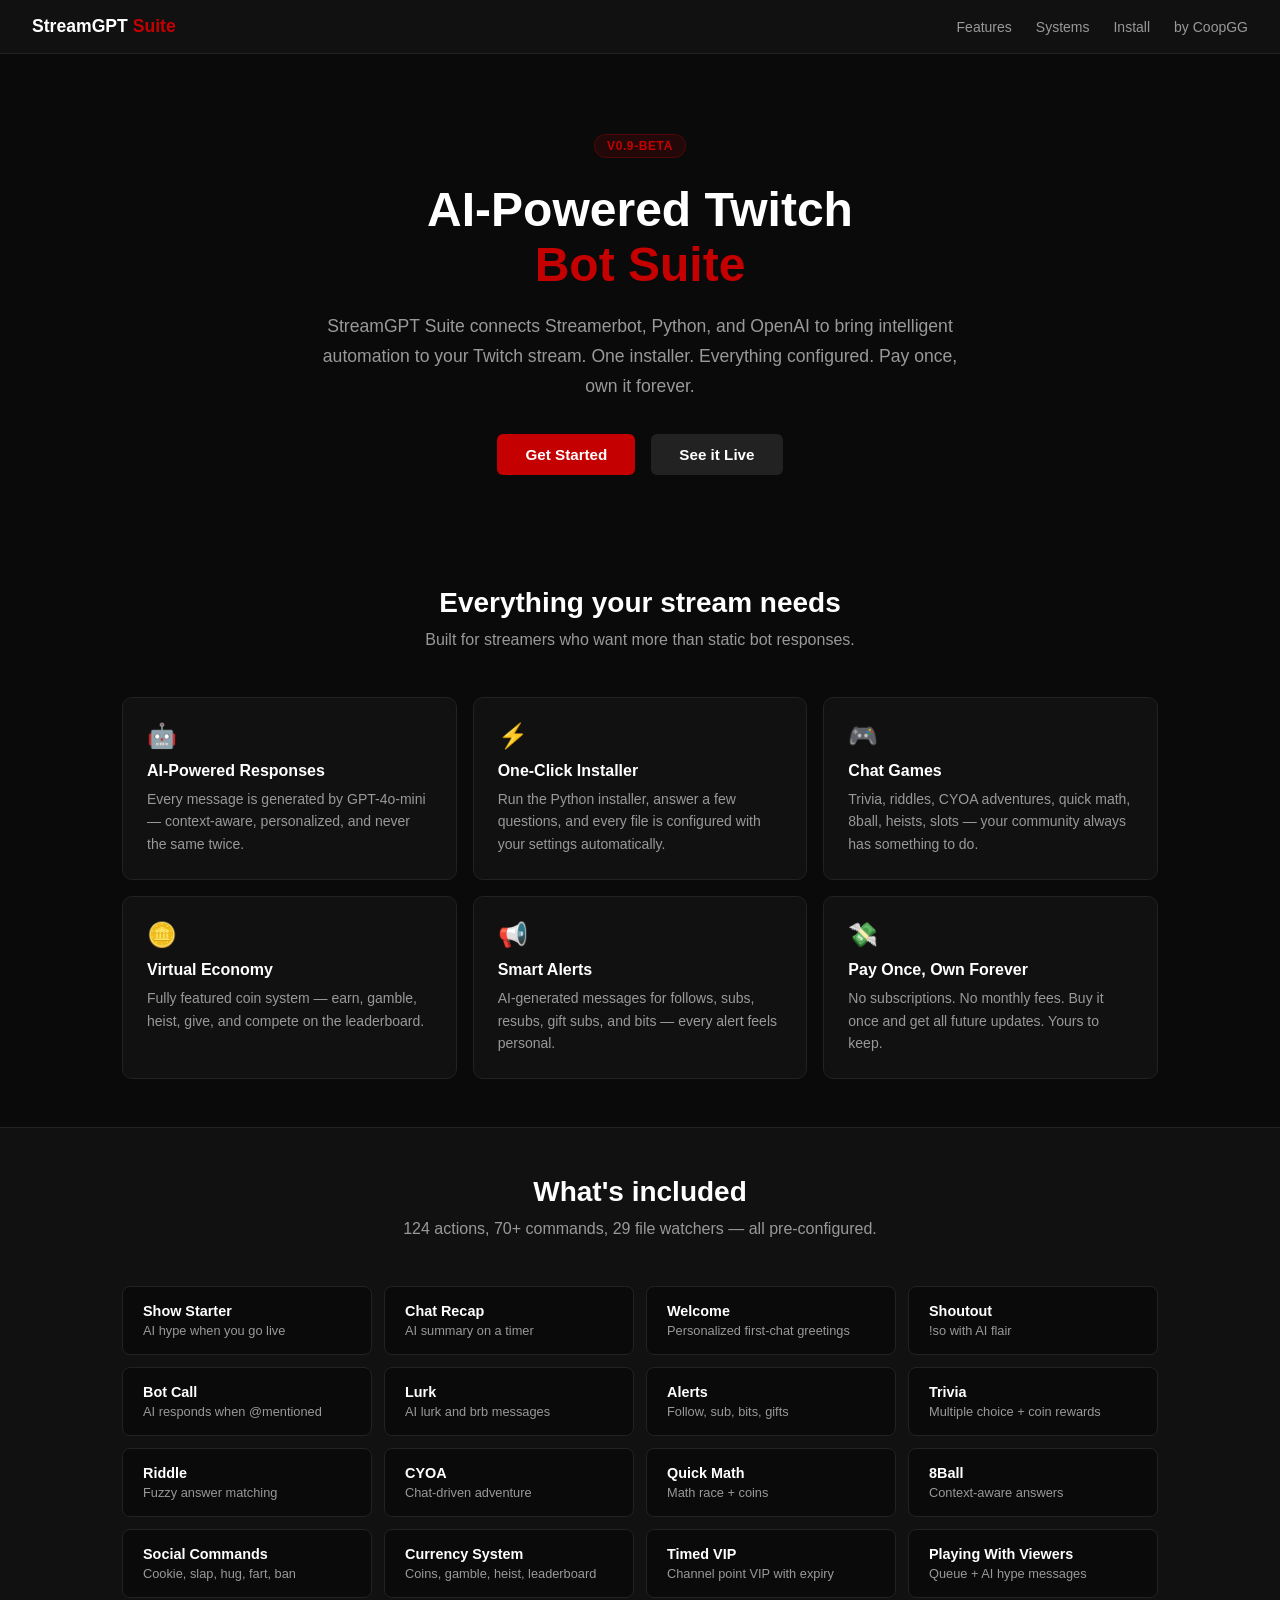
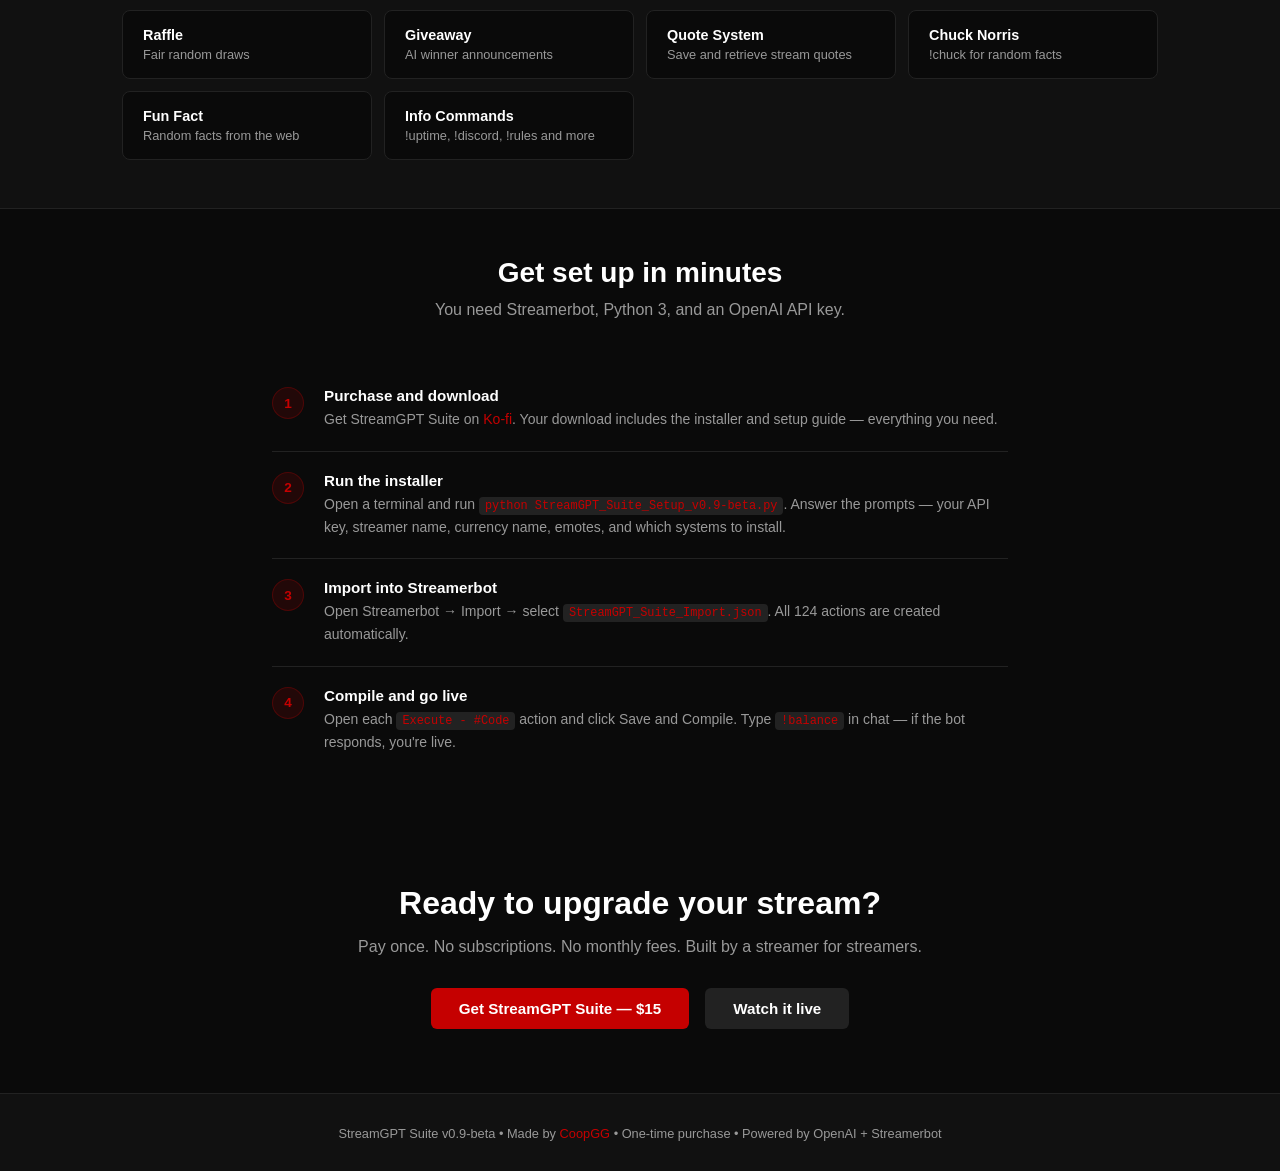
==== index.html @ 1c6478f0 "Update index.html" ====
<!DOCTYPE html>
<html lang="en">
<head>
<meta charset="UTF-8">
<meta name="viewport" content="width=device-width, initial-scale=1.0">
<title>StreamGPT Suite — AI-Powered Twitch Bot Suite</title>
<style>
  * { box-sizing: border-box; margin: 0; padding: 0; }
  body { font-family: -apple-system, BlinkMacSystemFont, 'Segoe UI', sans-serif; background: #0a0a0a; color: #ffffff; }
  a { color: #C50000; text-decoration: none; }
  a:hover { text-decoration: underline; }
  nav { background: #111111; border-bottom: 1px solid #222222; padding: 1rem 2rem; display: flex; align-items: center; justify-content: space-between; }
  .nav-logo { font-size: 1.1rem; font-weight: 700; color: #ffffff; }
  .nav-logo span { color: #C50000; }
  .nav-links { display: flex; gap: 1.5rem; font-size: 0.875rem; }
  .nav-links a { color: #999999; }
  .nav-links a:hover { color: #ffffff; text-decoration: none; }
  .hero { text-align: center; padding: 5rem 2rem 4rem; max-width: 700px; margin: 0 auto; }
  .hero-badge { display: inline-block; background: #C5000022; border: 1px solid #C5000044; color: #C50000; font-size: 0.75rem; font-weight: 700; padding: 4px 12px; border-radius: 20px; letter-spacing: 0.05em; text-transform: uppercase; margin-bottom: 1.5rem; }
  .hero h1 { font-size: 3rem; font-weight: 700; line-height: 1.15; margin-bottom: 1.25rem; }
  .hero h1 span { color: #C50000; }
  .hero p { font-size: 1.1rem; color: #999999; line-height: 1.7; margin-bottom: 2rem; }
  .hero-btns { display: flex; gap: 1rem; justify-content: center; flex-wrap: wrap; }
  .btn { display: inline-block; padding: 0.75rem 1.75rem; border-radius: 6px; font-weight: 600; font-size: 0.95rem; transition: opacity 0.15s; }
  .btn:hover { opacity: 0.85; text-decoration: none; }
  .btn-primary { background: #C50000; color: #fff; }
  .btn-secondary { background: #222222; color: #ffffff; }
  section { max-width: 1100px; margin: 0 auto; padding: 3rem 2rem; }
  .section-title { text-align: center; font-size: 1.75rem; font-weight: 700; margin-bottom: 0.75rem; }
  .section-sub { text-align: center; color: #999999; margin-bottom: 3rem; }
  .features-grid { display: grid; grid-template-columns: repeat(auto-fit, minmax(300px, 1fr)); gap: 1rem; }
  .card { background: #111111; border: 1px solid #222222; border-radius: 10px; padding: 1.5rem; }
  .card:hover { border-color: #C5000044; }
  .card-icon { font-size: 1.5rem; margin-bottom: 0.75rem; }
  .card h3 { font-size: 1rem; font-weight: 600; margin-bottom: 0.5rem; }
  .card p { font-size: 0.875rem; color: #999999; line-height: 1.6; }
  .dark-band { background: #111111; border-top: 1px solid #222222; border-bottom: 1px solid #222222; }
  .systems-grid { display: grid; grid-template-columns: repeat(auto-fit, minmax(200px, 1fr)); gap: 0.75rem; }
  .pill { background: #0a0a0a; border: 1px solid #222222; border-radius: 8px; padding: 1rem 1.25rem; }
  .pill h4 { font-size: 0.9rem; font-weight: 600; margin-bottom: 0.25rem; }
  .pill p { font-size: 0.8rem; color: #999999; }
  .steps { display: flex; flex-direction: column; }
  .step { display: flex; gap: 1.25rem; padding: 1.25rem 0; border-bottom: 1px solid #222222; }
  .step:last-child { border-bottom: none; }
  .step-num { width: 32px; height: 32px; min-width: 32px; background: #C5000022; border: 1px solid #C5000044; border-radius: 50%; display: flex; align-items: center; justify-content: center; font-size: 0.85rem; font-weight: 700; color: #C50000; }
  .step h4 { font-size: 0.95rem; font-weight: 600; margin-bottom: 0.25rem; }
  .step p { font-size: 0.875rem; color: #999999; line-height: 1.6; }
  code { background: #222222; padding: 2px 6px; border-radius: 4px; font-family: monospace; font-size: 0.85em; color: #C50000; }
  .cta { text-align: center; padding: 4rem 2rem; }
  .cta h2 { font-size: 2rem; font-weight: 700; margin-bottom: 1rem; }
  .cta p { color: #999999; margin-bottom: 2rem; }
  footer { background: #111111; border-top: 1px solid #222222; padding: 2rem; text-align: center; font-size: 0.8rem; color: #999999; }
</style>
</head>
<body>

<nav>
  <div class="nav-logo">StreamGPT <span>Suite</span></div>
  <div class="nav-links">
    <a href="#features">Features</a>
    <a href="#systems">Systems</a>
    <a href="#install">Install</a>
    <a href="https://twitch.tv/cCoopGG" target="_blank">by CoopGG</a>
  </div>
</nav>

<div class="hero">
  <div class="hero-badge">v0.9-beta</div>
  <h1>AI-Powered Twitch<br><span>Bot Suite</span></h1>
  <p>StreamGPT Suite connects Streamerbot, Python, and OpenAI to bring intelligent automation to your Twitch stream. One installer. Everything configured. Pay once, own it forever.</p>
  <div class="hero-btns">
    <a href="#install" class="btn btn-primary">Get Started</a>
    <a href="https://twitch.tv/cCoopGG" target="_blank" class="btn btn-secondary">See it Live</a>
  </div>
</div>

<section id="features">
  <div class="section-title">Everything your stream needs</div>
  <div class="section-sub">Built for streamers who want more than static bot responses.</div>
  <div class="features-grid">
    <div class="card"><div class="card-icon">🤖</div><h3>AI-Powered Responses</h3><p>Every message is generated by GPT-4o-mini — context-aware, personalized, and never the same twice.</p></div>
    <div class="card"><div class="card-icon">⚡</div><h3>One-Click Installer</h3><p>Run the Python installer, answer a few questions, and every file is configured with your settings automatically.</p></div>
    <div class="card"><div class="card-icon">🎮</div><h3>Chat Games</h3><p>Trivia, riddles, CYOA adventures, quick math, 8ball, heists, slots — your community always has something to do.</p></div>
    <div class="card"><div class="card-icon">🪙</div><h3>Virtual Economy</h3><p>Fully featured coin system — earn, gamble, heist, give, and compete on the leaderboard.</p></div>
    <div class="card"><div class="card-icon">📢</div><h3>Smart Alerts</h3><p>AI-generated messages for follows, subs, resubs, gift subs, and bits — every alert feels personal.</p></div>
    <div class="card"><div class="card-icon">💸</div><h3>Pay Once, Own Forever</h3><p>No subscriptions. No monthly fees. Buy it once and get all future updates. Yours to keep.</p></div>
  </div>
</section>

<div class="dark-band" id="systems">
  <section>
    <div class="section-title">What's included</div>
    <div class="section-sub">124 actions, 70+ commands, 29 file watchers — all pre-configured.</div>
    <div class="systems-grid">
      <div class="pill"><h4>Show Starter</h4><p>AI hype when you go live</p></div>
      <div class="pill"><h4>Chat Recap</h4><p>AI summary on a timer</p></div>
      <div class="pill"><h4>Welcome</h4><p>Personalized first-chat greetings</p></div>
      <div class="pill"><h4>Shoutout</h4><p>!so with AI flair</p></div>
      <div class="pill"><h4>Bot Call</h4><p>AI responds when @mentioned</p></div>
      <div class="pill"><h4>Lurk</h4><p>AI lurk and brb messages</p></div>
      <div class="pill"><h4>Alerts</h4><p>Follow, sub, bits, gifts</p></div>
      <div class="pill"><h4>Trivia</h4><p>Multiple choice + coin rewards</p></div>
      <div class="pill"><h4>Riddle</h4><p>Fuzzy answer matching</p></div>
      <div class="pill"><h4>CYOA</h4><p>Chat-driven adventure</p></div>
      <div class="pill"><h4>Quick Math</h4><p>Math race + coins</p></div>
      <div class="pill"><h4>8Ball</h4><p>Context-aware answers</p></div>
      <div class="pill"><h4>Social Commands</h4><p>Cookie, slap, hug, fart, ban</p></div>
      <div class="pill"><h4>Currency System</h4><p>Coins, gamble, heist, leaderboard</p></div>
      <div class="pill"><h4>Timed VIP</h4><p>Channel point VIP with expiry</p></div>
      <div class="pill"><h4>Playing With Viewers</h4><p>Queue + AI hype messages</p></div>
      <div class="pill"><h4>Raffle</h4><p>Fair random draws</p></div>
      <div class="pill"><h4>Giveaway</h4><p>AI winner announcements</p></div>
      <div class="pill"><h4>Quote System</h4><p>Save and retrieve stream quotes</p></div>
      <div class="pill"><h4>Chuck Norris</h4><p>!chuck for random facts</p></div>
      <div class="pill"><h4>Fun Fact</h4><p>Random facts from the web</p></div>
      <div class="pill"><h4>Info Commands</h4><p>!uptime, !discord, !rules and more</p></div>
    </div>
  </section>
</div>

<section id="install" style="max-width:800px;">
  <div class="section-title">Get set up in minutes</div>
  <div class="section-sub">You need Streamerbot, Python 3, and an OpenAI API key.</div>
  <div class="steps">
    <div class="step"><div class="step-num">1</div><div><h4>Purchase and download</h4><p>Get StreamGPT Suite on <a href="https://ko-fi.com/s/411278a4de" target="_blank">Ko-fi</a>. Your download includes the installer and setup guide — everything you need.</p></div></div>
    <div class="step"><div class="step-num">2</div><div><h4>Run the installer</h4><p>Open a terminal and run <code>python StreamGPT_Suite_Setup_v0.9-beta.py</code>. Answer the prompts — your API key, streamer name, currency name, emotes, and which systems to install.</p></div></div>
    <div class="step"><div class="step-num">3</div><div><h4>Import into Streamerbot</h4><p>Open Streamerbot → Import → select <code>StreamGPT_Suite_Import.json</code>. All 124 actions are created automatically.</p></div></div>
    <div class="step"><div class="step-num">4</div><div><h4>Compile and go live</h4><p>Open each <code>Execute - #Code</code> action and click Save and Compile. Type <code>!balance</code> in chat — if the bot responds, you're live.</p></div></div>
  </div>
</section>

<div class="cta">
  <h2>Ready to upgrade your stream?</h2>
  <p>Pay once. No subscriptions. No monthly fees. Built by a streamer for streamers.</p>
  <div class="hero-btns">
    <a href="https://ko-fi.com/s/411278a4de" target="_blank" class="btn btn-primary">Get StreamGPT Suite — $15</a>
    <a href="https://twitch.tv/cCoopGG" target="_blank" class="btn btn-secondary">Watch it live</a>
  </div>
</div>

<footer>
  <p>StreamGPT Suite v0.9-beta &bull; Made by <a href="https://twitch.tv/cCoopGG" target="_blank">CoopGG</a> &bull; One-time purchase &bull; Powered by OpenAI + Streamerbot</p>
</footer>
</body>
</html>
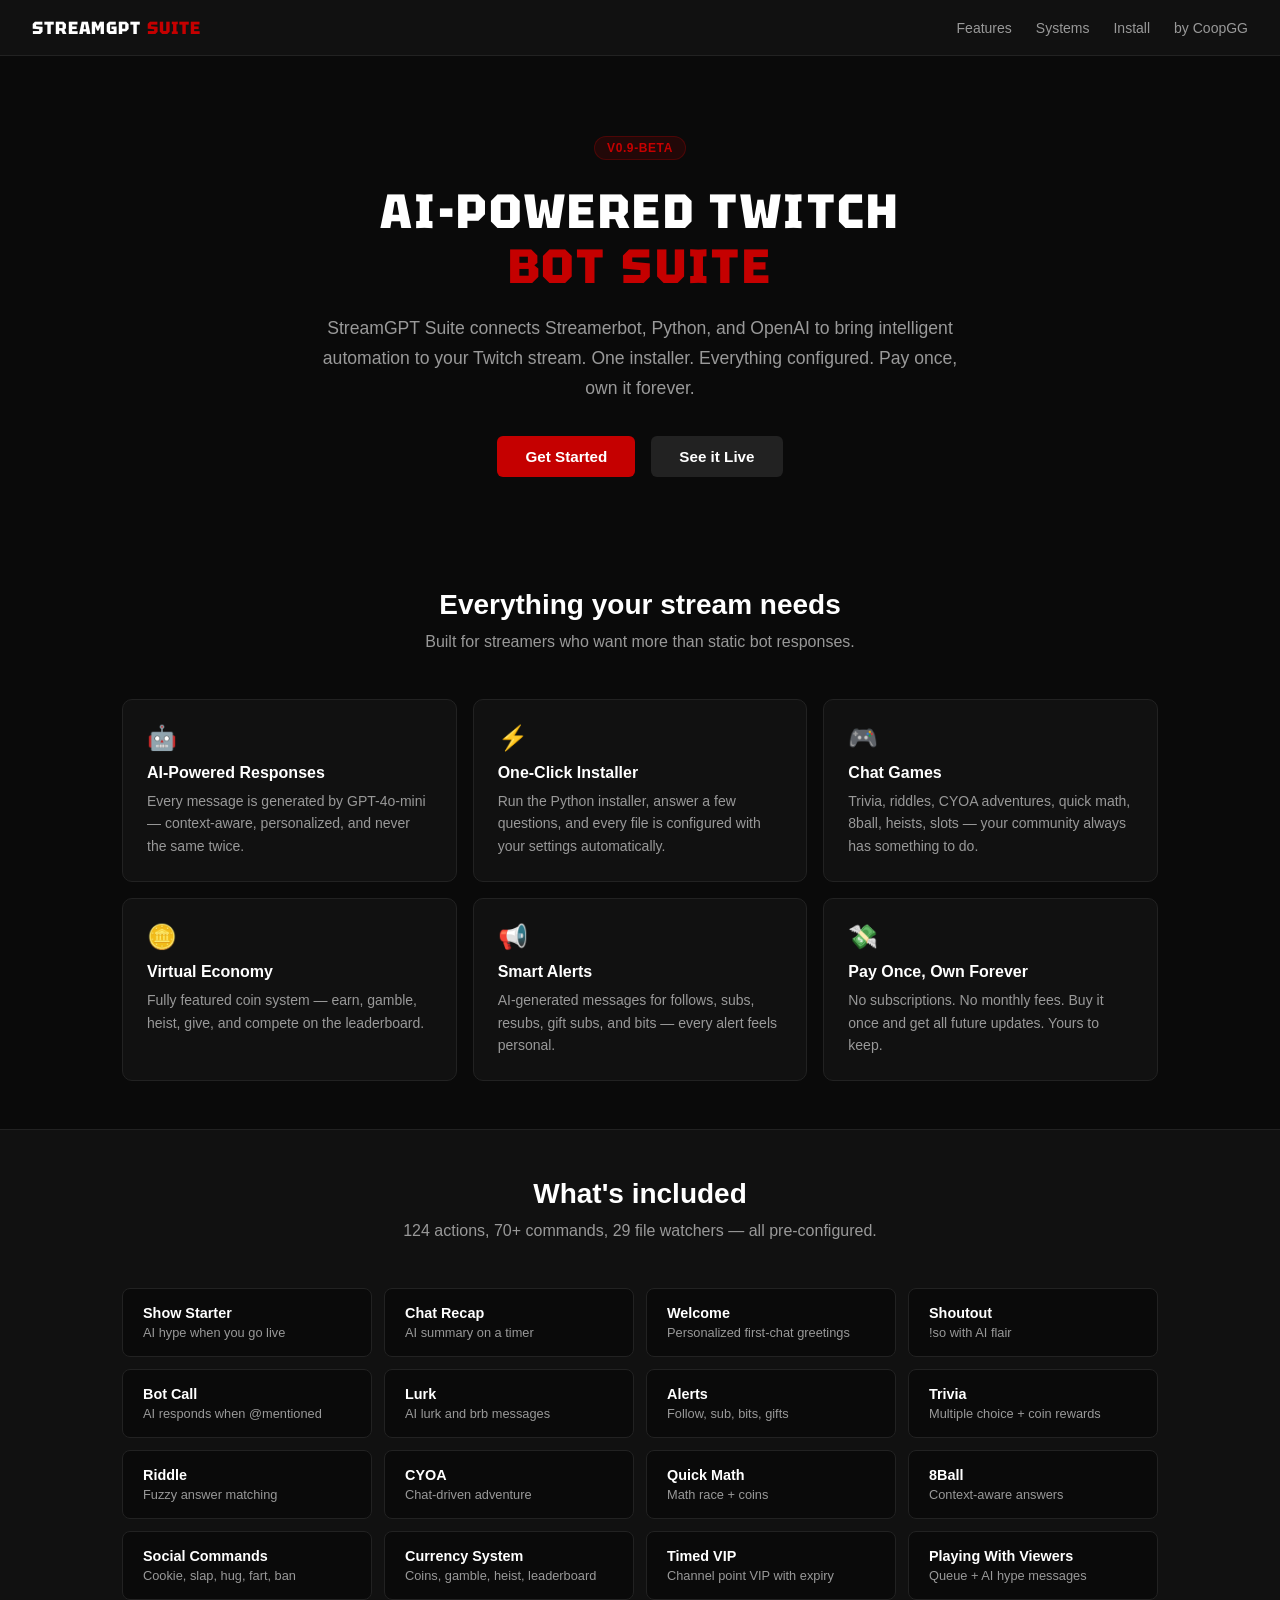
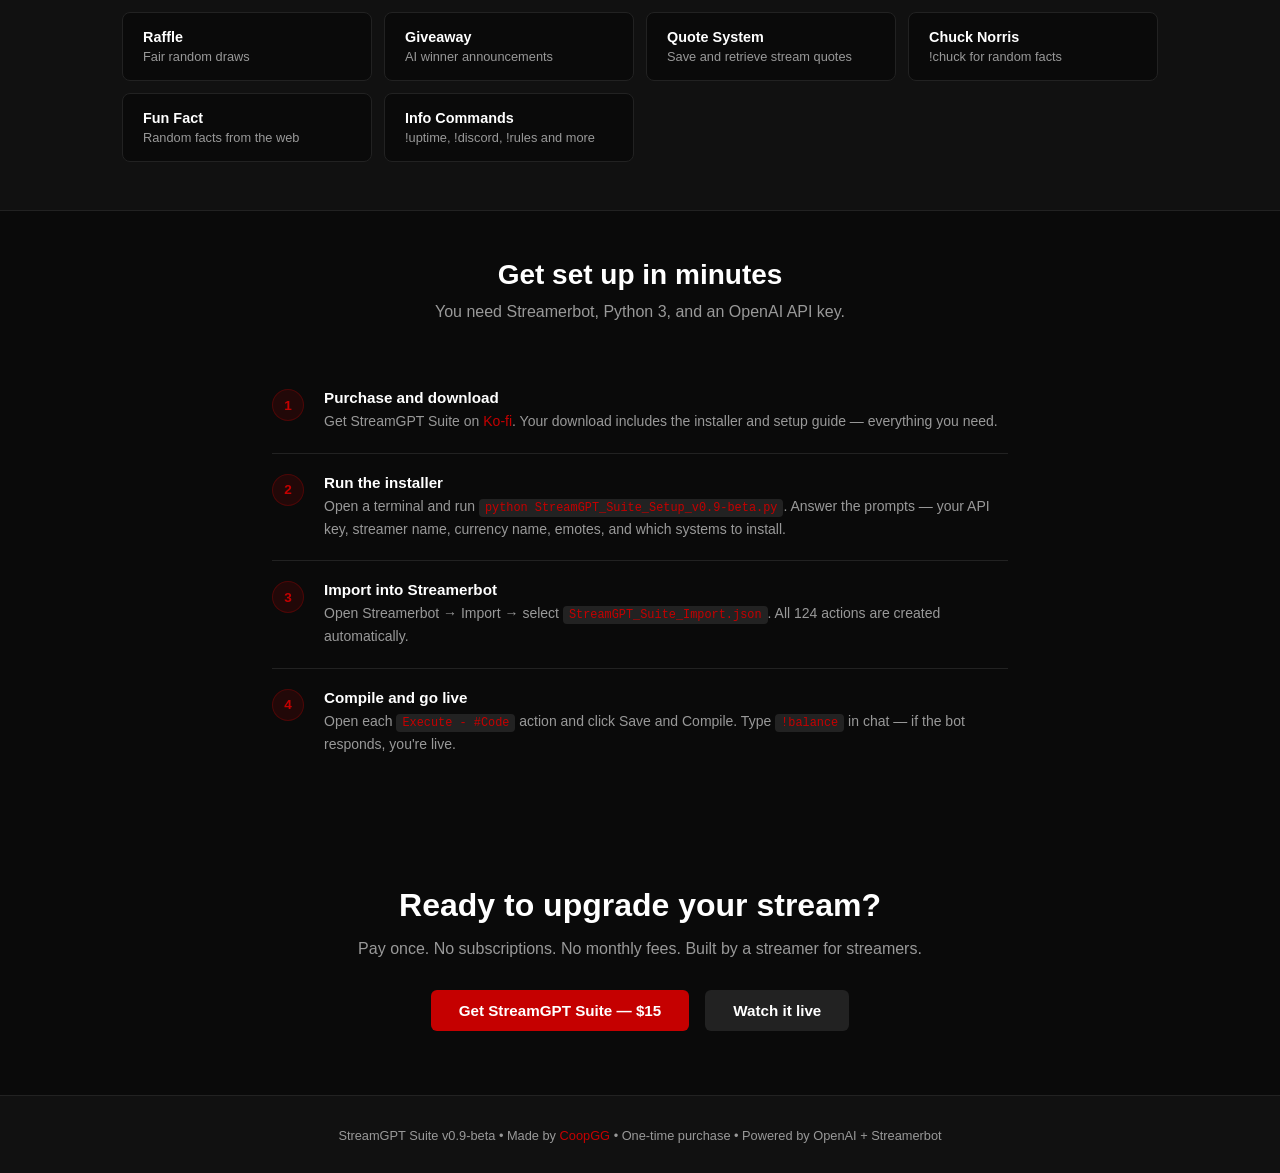
==== commit 4d462601: "Update index.html" ====
--- a/index.html
+++ b/index.html
@@ -5,19 +5,20 @@
 <meta name="viewport" content="width=device-width, initial-scale=1.0">
 <title>StreamGPT Suite — AI-Powered Twitch Bot Suite</title>
 <style>
+  @import url('https://fonts.googleapis.com/css2?family=Tektur:wght@700;800;900&display=swap');
   * { box-sizing: border-box; margin: 0; padding: 0; }
   body { font-family: -apple-system, BlinkMacSystemFont, 'Segoe UI', sans-serif; background: #0a0a0a; color: #ffffff; }
   a { color: #C50000; text-decoration: none; }
   a:hover { text-decoration: underline; }
   nav { background: #111111; border-bottom: 1px solid #222222; padding: 1rem 2rem; display: flex; align-items: center; justify-content: space-between; }
-  .nav-logo { font-size: 1.1rem; font-weight: 700; color: #ffffff; }
+  .nav-logo { font-size: 1.1rem; font-weight: 800; font-family: 'Tektur', sans-serif; text-transform: uppercase; letter-spacing: 0.05em; color: #ffffff; }
   .nav-logo span { color: #C50000; }
   .nav-links { display: flex; gap: 1.5rem; font-size: 0.875rem; }
   .nav-links a { color: #999999; }
   .nav-links a:hover { color: #ffffff; text-decoration: none; }
   .hero { text-align: center; padding: 5rem 2rem 4rem; max-width: 700px; margin: 0 auto; }
   .hero-badge { display: inline-block; background: #C5000022; border: 1px solid #C5000044; color: #C50000; font-size: 0.75rem; font-weight: 700; padding: 4px 12px; border-radius: 20px; letter-spacing: 0.05em; text-transform: uppercase; margin-bottom: 1.5rem; }
-  .hero h1 { font-size: 3rem; font-weight: 700; line-height: 1.15; margin-bottom: 1.25rem; }
+  .hero h1 { font-size: 3rem; font-weight: 800; font-family: 'Tektur', sans-serif; text-transform: uppercase; letter-spacing: 0.05em; line-height: 1.15; margin-bottom: 1.25rem; }
   .hero h1 span { color: #C50000; }
   .hero p { font-size: 1.1rem; color: #999999; line-height: 1.7; margin-bottom: 2rem; }
   .hero-btns { display: flex; gap: 1rem; justify-content: center; flex-wrap: wrap; }
@@ -55,7 +56,7 @@
 <body>
 
 <nav>
-  <div class="nav-logo">StreamGPT <span>Suite</span></div>
+  <div class="nav-logo">STREAMGPT <span>SUITE</span></div>
   <div class="nav-links">
     <a href="#features">Features</a>
     <a href="#systems">Systems</a>
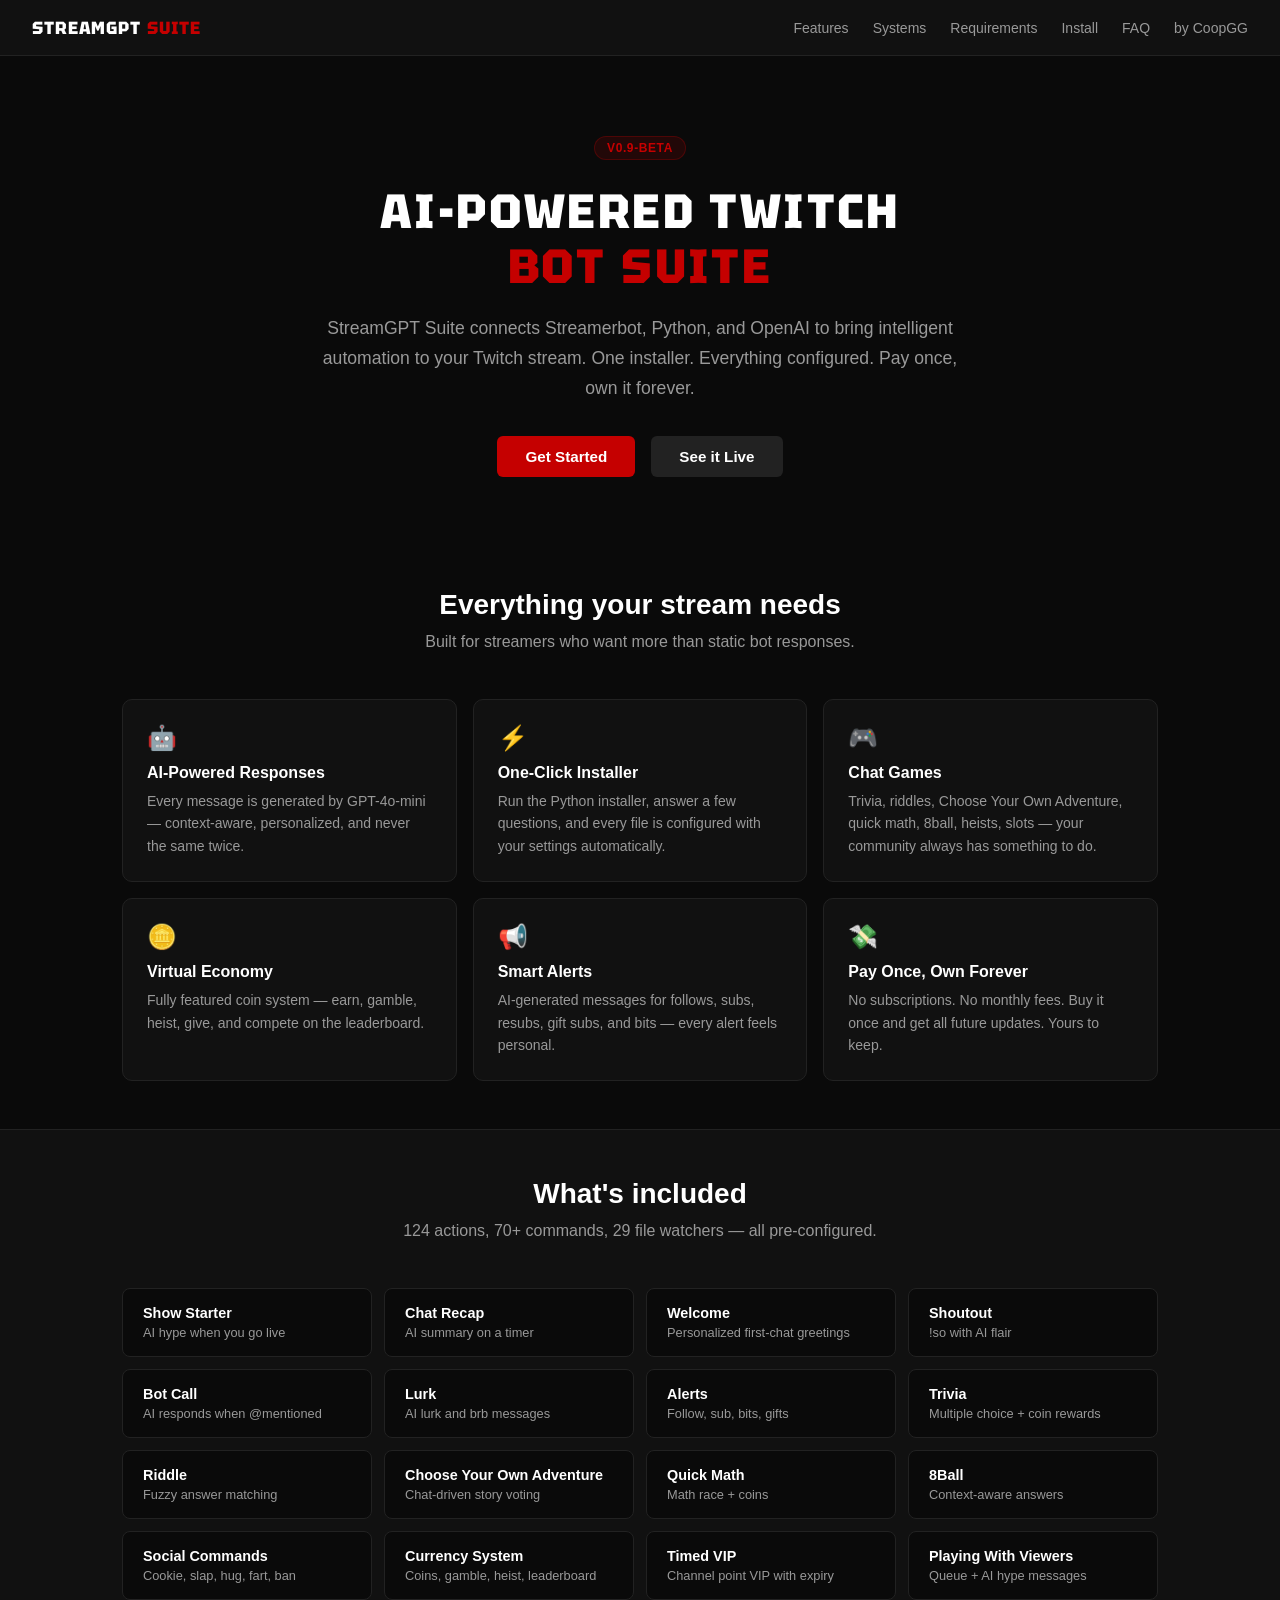
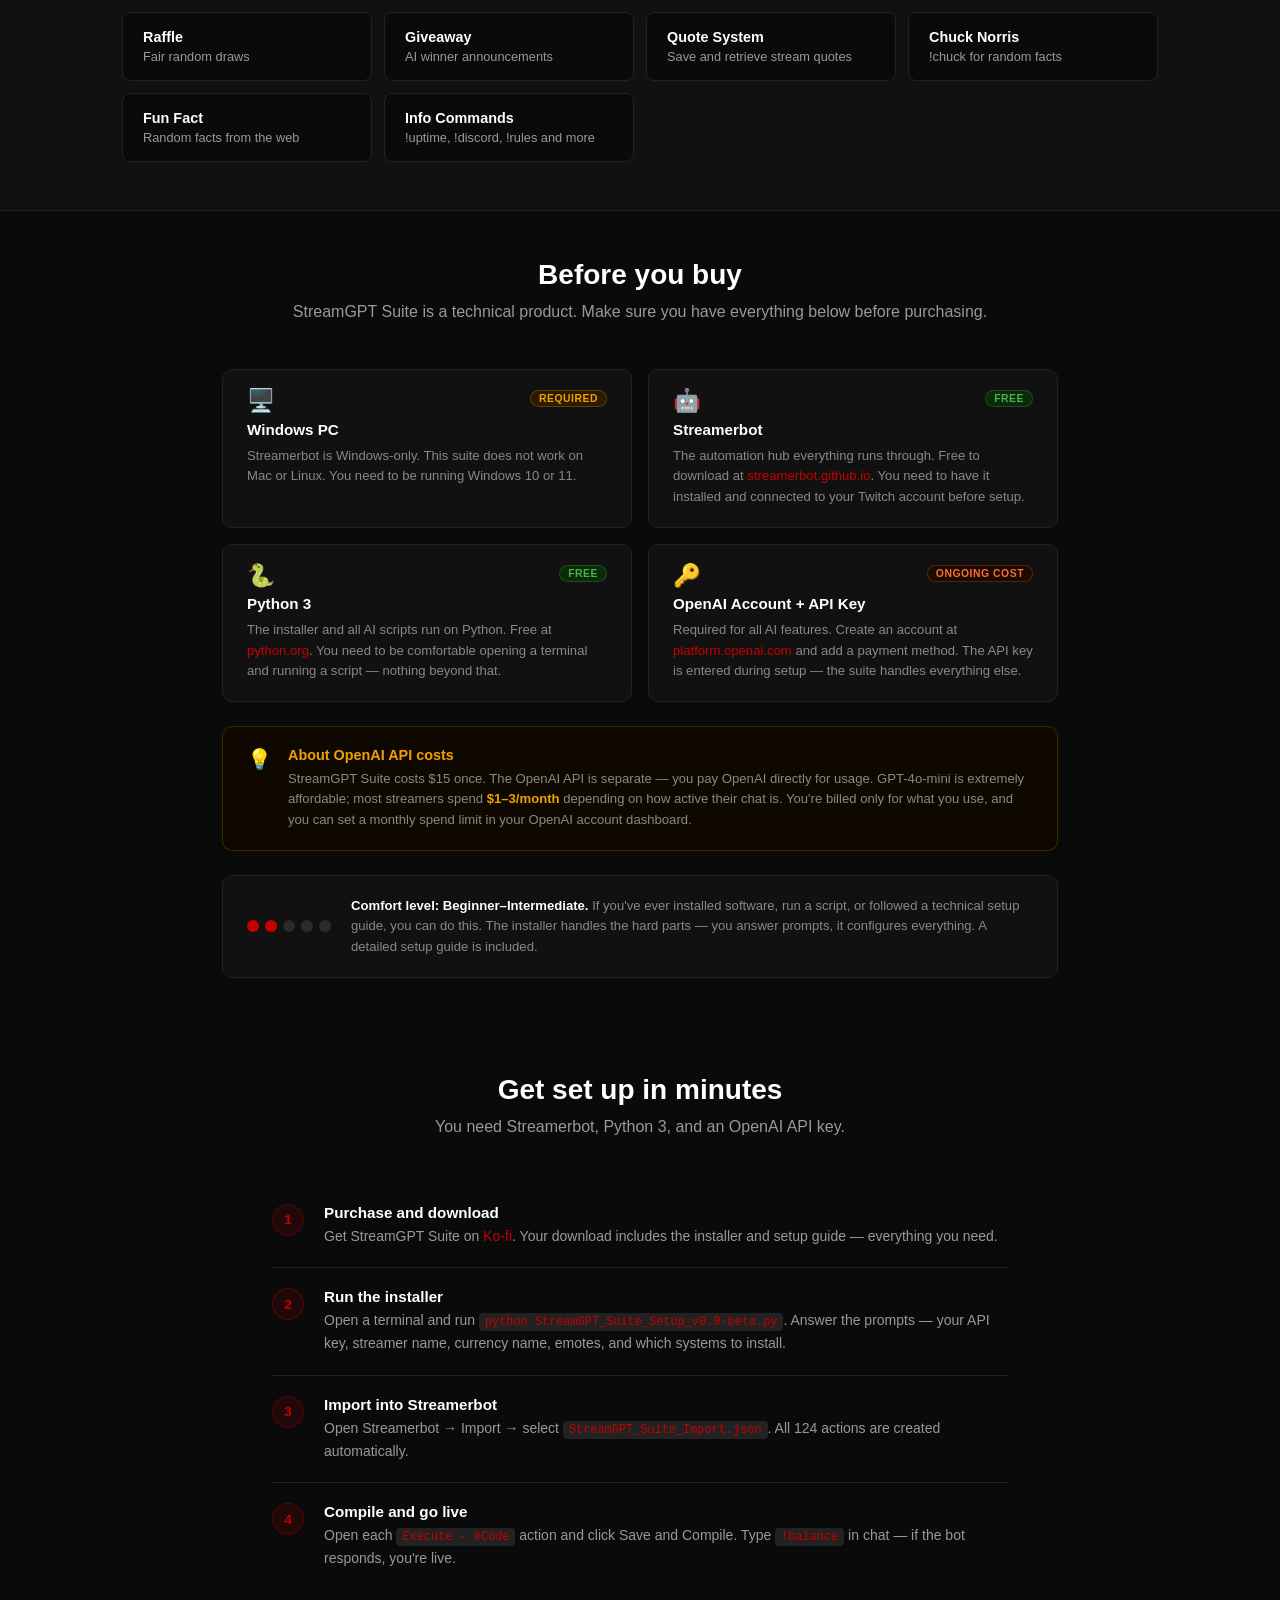
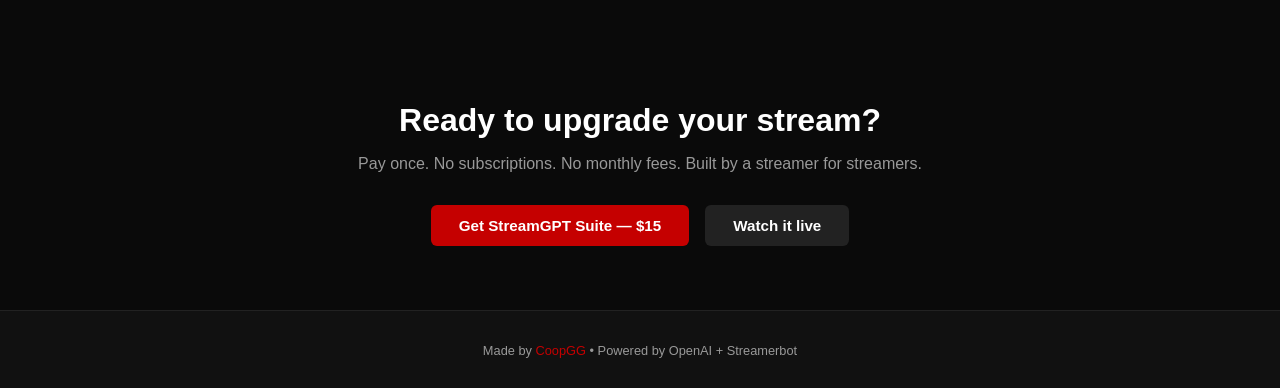
==== commit ad578e6d: "Update index.html" ====
--- a/index.html
+++ b/index.html
@@ -47,6 +47,28 @@
   .step h4 { font-size: 0.95rem; font-weight: 600; margin-bottom: 0.25rem; }
   .step p { font-size: 0.875rem; color: #999999; line-height: 1.6; }
   code { background: #222222; padding: 2px 6px; border-radius: 4px; font-family: monospace; font-size: 0.85em; color: #C50000; }
+  .req-grid { display: grid; grid-template-columns: repeat(auto-fit, minmax(280px, 1fr)); gap: 1rem; margin-bottom: 1.5rem; }
+  .req-item { background: #111111; border: 1px solid #222222; border-radius: 10px; padding: 1.25rem 1.5rem; display: flex; flex-direction: column; gap: 0.5rem; }
+  .req-item-top { display: flex; align-items: flex-start; justify-content: space-between; gap: 0.75rem; }
+  .req-icon { font-size: 1.4rem; line-height: 1; }
+  .req-badge { font-size: 0.65rem; font-weight: 700; padding: 2px 8px; border-radius: 20px; text-transform: uppercase; letter-spacing: 0.05em; white-space: nowrap; flex-shrink: 0; }
+  .badge-free { background: #0a2a0a; color: #4caf50; border: 1px solid #4caf5044; }
+  .badge-required { background: #2a1a00; color: #f0a000; border: 1px solid #f0a00044; }
+  .badge-ongoing { background: #1a0a00; color: #ff6b35; border: 1px solid #ff6b3544; }
+  .req-item h4 { font-size: 0.95rem; font-weight: 600; color: #ffffff; margin: 0; }
+  .req-item p { font-size: 0.82rem; color: #888888; line-height: 1.55; }
+  .req-item a { color: #C50000; }
+  .cost-callout { background: #0f0800; border: 1px solid #f0a00033; border-radius: 10px; padding: 1.25rem 1.5rem; display: flex; gap: 1rem; align-items: flex-start; margin-bottom: 1.5rem; }
+  .cost-callout-icon { font-size: 1.25rem; line-height: 1; flex-shrink: 0; padding-top: 2px; }
+  .cost-callout h4 { font-size: 0.9rem; font-weight: 600; color: #f0a000; margin-bottom: 0.35rem; }
+  .cost-callout p { font-size: 0.82rem; color: #888888; line-height: 1.55; }
+  .skill-bar { background: #111111; border: 1px solid #222222; border-radius: 10px; padding: 1.25rem 1.5rem; display: flex; gap: 1.25rem; align-items: center; }
+  .skill-dots { display: flex; gap: 6px; flex-shrink: 0; }
+  .skill-dot { width: 12px; height: 12px; border-radius: 50%; }
+  .skill-dot.filled { background: #C50000; }
+  .skill-dot.empty { background: #2a2a2a; }
+  .skill-bar p { font-size: 0.82rem; color: #888888; line-height: 1.55; }
+  .skill-bar strong { color: #ffffff; }
   .cta { text-align: center; padding: 4rem 2rem; }
   .cta h2 { font-size: 2rem; font-weight: 700; margin-bottom: 1rem; }
   .cta p { color: #999999; margin-bottom: 2rem; }
@@ -60,7 +82,9 @@
   <div class="nav-links">
     <a href="#features">Features</a>
     <a href="#systems">Systems</a>
+    <a href="#requirements">Requirements</a>
     <a href="#install">Install</a>
+    <a href="faq.html">FAQ</a>
     <a href="https://twitch.tv/cCoopGG" target="_blank">by CoopGG</a>
   </div>
 </nav>
@@ -81,7 +105,7 @@
   <div class="features-grid">
     <div class="card"><div class="card-icon">🤖</div><h3>AI-Powered Responses</h3><p>Every message is generated by GPT-4o-mini — context-aware, personalized, and never the same twice.</p></div>
     <div class="card"><div class="card-icon">⚡</div><h3>One-Click Installer</h3><p>Run the Python installer, answer a few questions, and every file is configured with your settings automatically.</p></div>
-    <div class="card"><div class="card-icon">🎮</div><h3>Chat Games</h3><p>Trivia, riddles, CYOA adventures, quick math, 8ball, heists, slots — your community always has something to do.</p></div>
+    <div class="card"><div class="card-icon">🎮</div><h3>Chat Games</h3><p>Trivia, riddles, Choose Your Own Adventure, quick math, 8ball, heists, slots — your community always has something to do.</p></div>
     <div class="card"><div class="card-icon">🪙</div><h3>Virtual Economy</h3><p>Fully featured coin system — earn, gamble, heist, give, and compete on the leaderboard.</p></div>
     <div class="card"><div class="card-icon">📢</div><h3>Smart Alerts</h3><p>AI-generated messages for follows, subs, resubs, gift subs, and bits — every alert feels personal.</p></div>
     <div class="card"><div class="card-icon">💸</div><h3>Pay Once, Own Forever</h3><p>No subscriptions. No monthly fees. Buy it once and get all future updates. Yours to keep.</p></div>
@@ -102,7 +126,7 @@
       <div class="pill"><h4>Alerts</h4><p>Follow, sub, bits, gifts</p></div>
       <div class="pill"><h4>Trivia</h4><p>Multiple choice + coin rewards</p></div>
       <div class="pill"><h4>Riddle</h4><p>Fuzzy answer matching</p></div>
-      <div class="pill"><h4>CYOA</h4><p>Chat-driven adventure</p></div>
+      <div class="pill"><h4>Choose Your Own Adventure</h4><p>Chat-driven story voting</p></div>
       <div class="pill"><h4>Quick Math</h4><p>Math race + coins</p></div>
       <div class="pill"><h4>8Ball</h4><p>Context-aware answers</p></div>
       <div class="pill"><h4>Social Commands</h4><p>Cookie, slap, hug, fart, ban</p></div>
@@ -119,6 +143,71 @@
   </section>
 </div>
 
+
+<section id="requirements" style="max-width:900px;">
+  <div class="section-title">Before you buy</div>
+  <div class="section-sub">StreamGPT Suite is a technical product. Make sure you have everything below before purchasing.</div>
+
+  <div class="req-grid">
+    <div class="req-item">
+      <div class="req-item-top">
+        <div>
+          <div class="req-icon">🖥️</div>
+        </div>
+        <span class="req-badge badge-required">Required</span>
+      </div>
+      <h4>Windows PC</h4>
+      <p>Streamerbot is Windows-only. This suite does not work on Mac or Linux. You need to be running Windows 10 or 11.</p>
+    </div>
+
+    <div class="req-item">
+      <div class="req-item-top">
+        <div><div class="req-icon">🤖</div></div>
+        <span class="req-badge badge-free">Free</span>
+      </div>
+      <h4>Streamerbot</h4>
+      <p>The automation hub everything runs through. Free to download at <a href="https://streamerbot.github.io/client/" target="_blank">streamerbot.github.io</a>. You need to have it installed and connected to your Twitch account before setup.</p>
+    </div>
+
+    <div class="req-item">
+      <div class="req-item-top">
+        <div><div class="req-icon">🐍</div></div>
+        <span class="req-badge badge-free">Free</span>
+      </div>
+      <h4>Python 3</h4>
+      <p>The installer and all AI scripts run on Python. Free at <a href="https://python.org" target="_blank">python.org</a>. You need to be comfortable opening a terminal and running a script — nothing beyond that.</p>
+    </div>
+
+    <div class="req-item">
+      <div class="req-item-top">
+        <div><div class="req-icon">🔑</div></div>
+        <span class="req-badge badge-ongoing">Ongoing Cost</span>
+      </div>
+      <h4>OpenAI Account + API Key</h4>
+      <p>Required for all AI features. Create an account at <a href="https://platform.openai.com" target="_blank">platform.openai.com</a> and add a payment method. The API key is entered during setup — the suite handles everything else.</p>
+    </div>
+  </div>
+
+  <div class="cost-callout">
+    <div class="cost-callout-icon">💡</div>
+    <div>
+      <h4>About OpenAI API costs</h4>
+      <p>StreamGPT Suite costs $15 once. The OpenAI API is separate — you pay OpenAI directly for usage. GPT-4o-mini is extremely affordable; most streamers spend <strong style="color:#f0a000;">$1–3/month</strong> depending on how active their chat is. You're billed only for what you use, and you can set a monthly spend limit in your OpenAI account dashboard.</p>
+    </div>
+  </div>
+
+  <div class="skill-bar">
+    <div class="skill-dots">
+      <div class="skill-dot filled"></div>
+      <div class="skill-dot filled"></div>
+      <div class="skill-dot empty"></div>
+      <div class="skill-dot empty"></div>
+      <div class="skill-dot empty"></div>
+    </div>
+    <p><strong>Comfort level: Beginner–Intermediate.</strong> If you've ever installed software, run a script, or followed a technical setup guide, you can do this. The installer handles the hard parts — you answer prompts, it configures everything. A detailed setup guide is included.</p>
+  </div>
+</section>
+
 <section id="install" style="max-width:800px;">
   <div class="section-title">Get set up in minutes</div>
   <div class="section-sub">You need Streamerbot, Python 3, and an OpenAI API key.</div>
@@ -140,7 +229,7 @@
 </div>
 
 <footer>
-  <p>StreamGPT Suite v0.9-beta &bull; Made by <a href="https://twitch.tv/cCoopGG" target="_blank">CoopGG</a> &bull; One-time purchase &bull; Powered by OpenAI + Streamerbot</p>
+  <p>Made by <a href="https://twitch.tv/cCoopGG" target="_blank">CoopGG</a> &bull; Powered by OpenAI + Streamerbot</p>
 </footer>
 </body>
 </html>
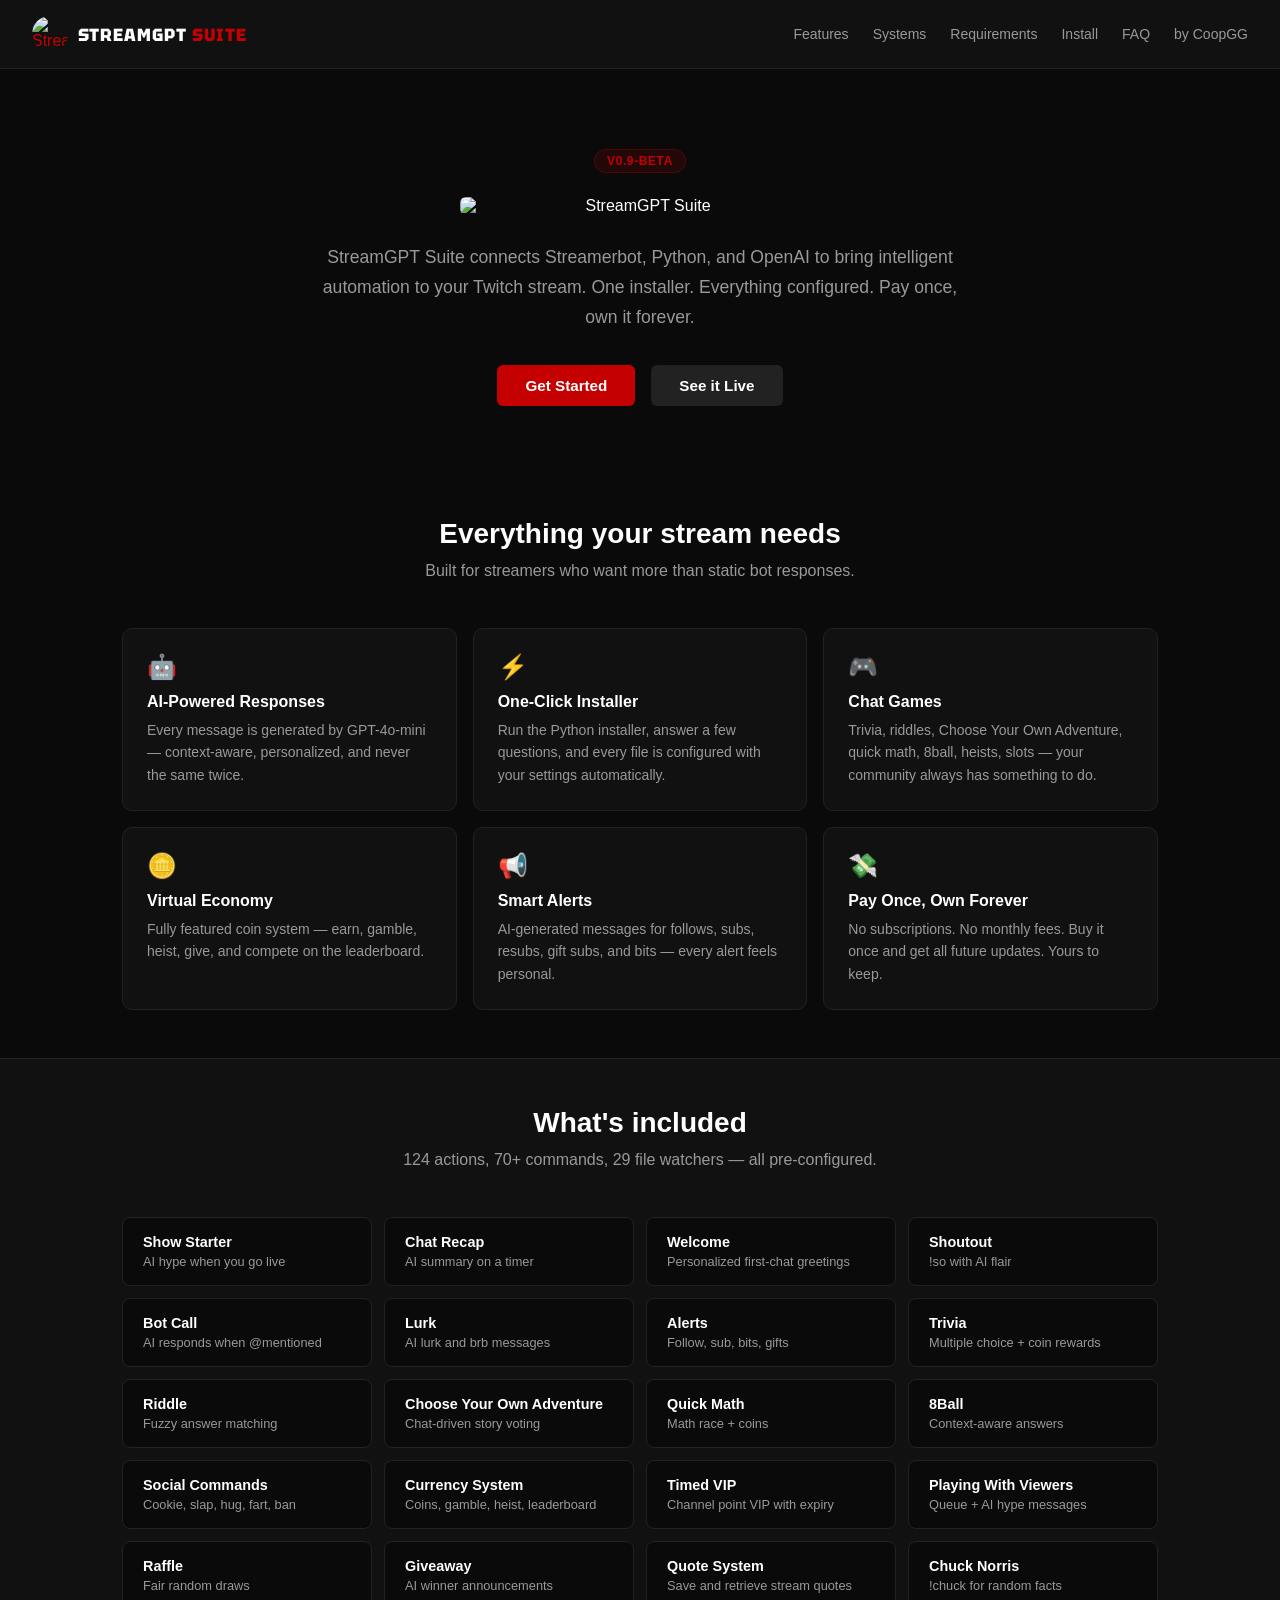
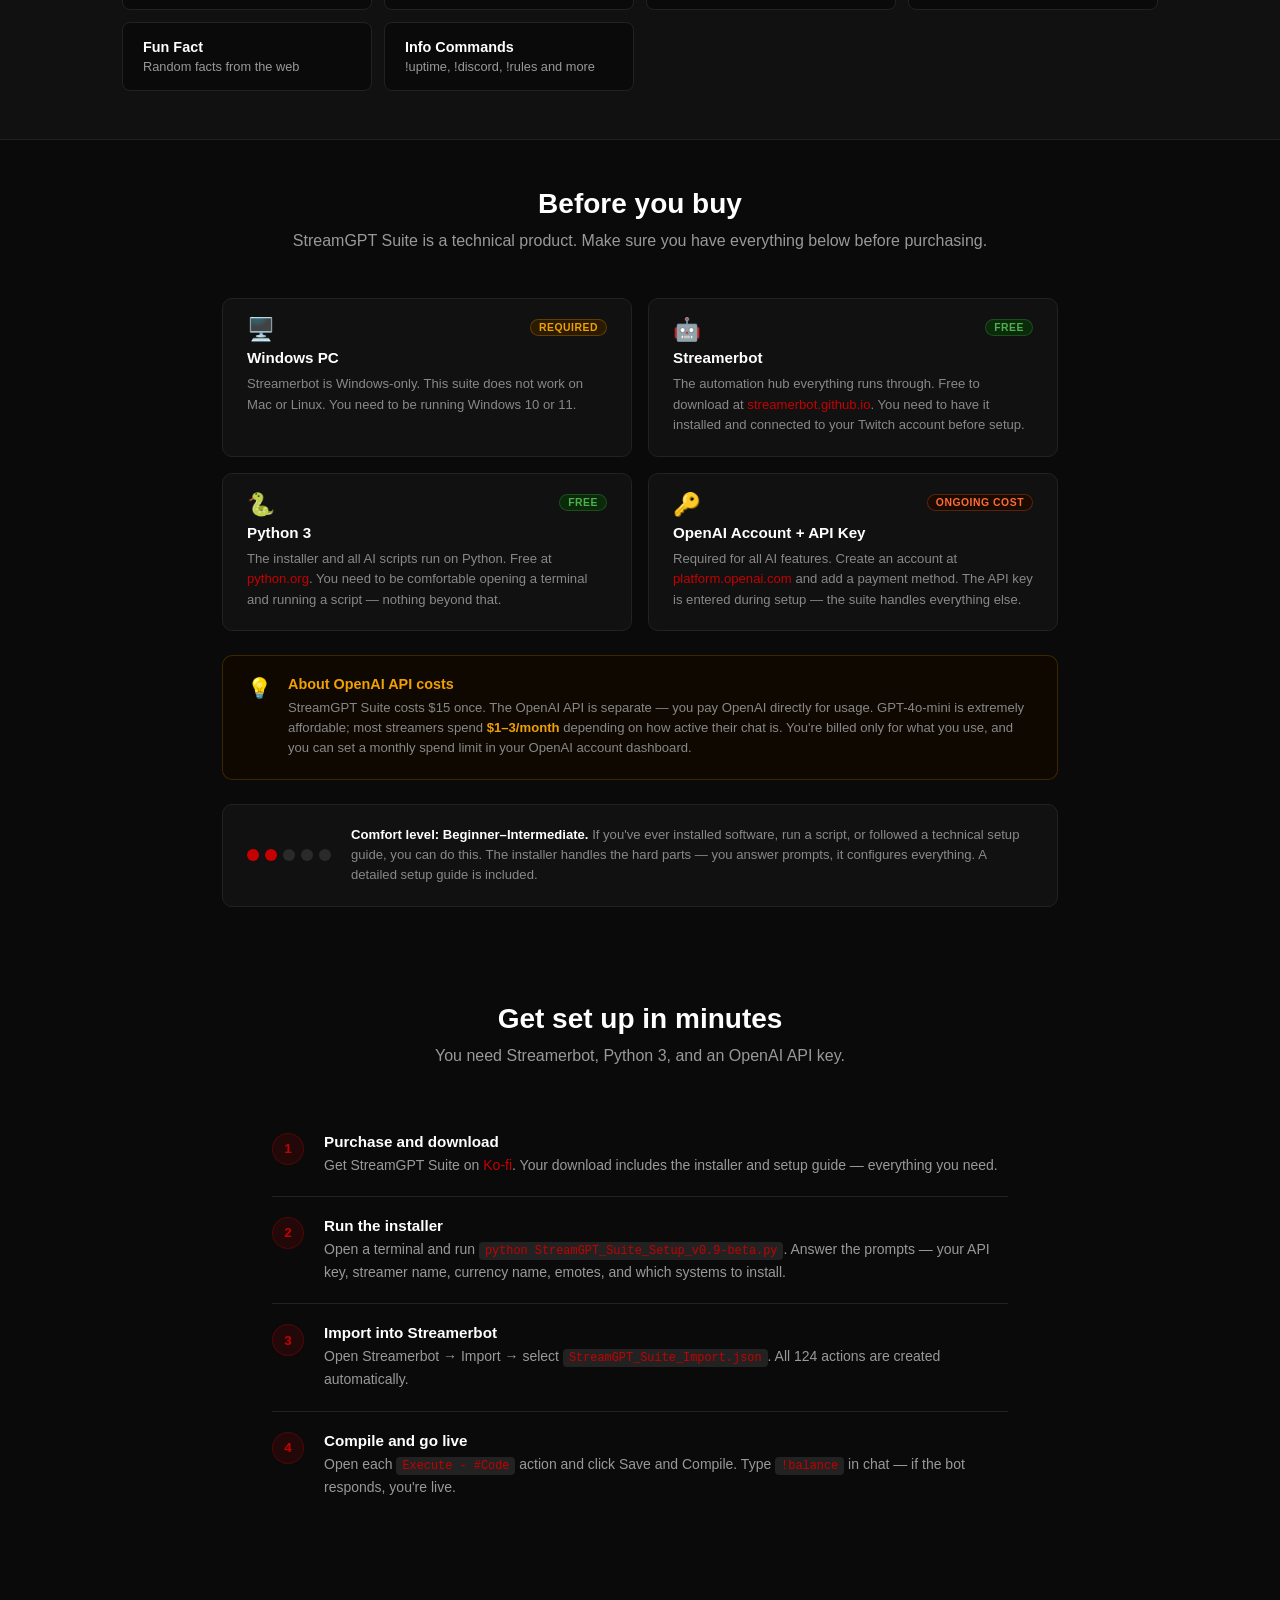
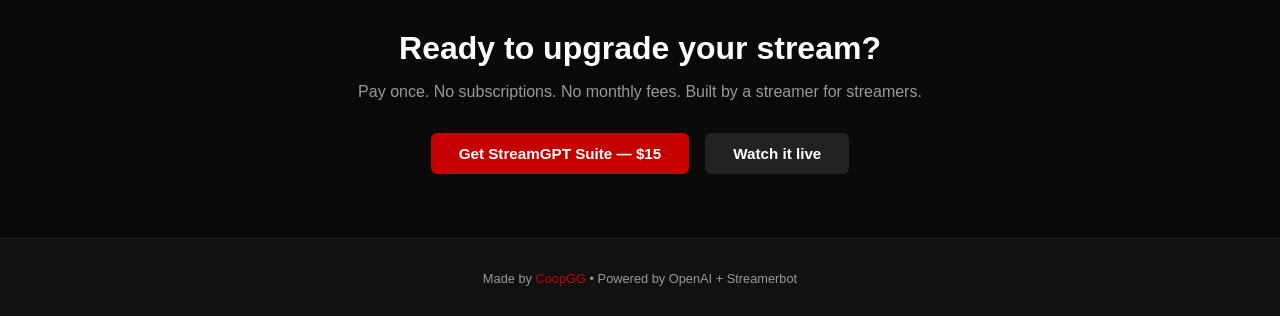
==== commit 61883402: "Update index.html" ====
--- a/index.html
+++ b/index.html
@@ -2,6 +2,7 @@
 <html lang="en">
 <head>
 <meta charset="UTF-8">
+<link rel="icon" type="image/png" href="assets/avatar.png">
 <meta name="viewport" content="width=device-width, initial-scale=1.0">
 <title>StreamGPT Suite — AI-Powered Twitch Bot Suite</title>
 <style>
@@ -11,13 +12,15 @@
   a { color: #C50000; text-decoration: none; }
   a:hover { text-decoration: underline; }
   nav { background: #111111; border-bottom: 1px solid #222222; padding: 1rem 2rem; display: flex; align-items: center; justify-content: space-between; }
-  .nav-logo { font-size: 1.1rem; font-weight: 800; font-family: 'Tektur', sans-serif; text-transform: uppercase; letter-spacing: 0.05em; color: #ffffff; }
-  .nav-logo span { color: #C50000; }
+  .nav-logo { display: flex; align-items: center; gap: 0.6rem; text-decoration: none; }
+  .nav-logo img { width: 36px; height: 36px; border-radius: 50%; }
+  .nav-logo-text { font-size: 1.1rem; font-weight: 800; font-family: 'Tektur', sans-serif; text-transform: uppercase; letter-spacing: 0.05em; color: #ffffff; }
   .nav-links { display: flex; gap: 1.5rem; font-size: 0.875rem; }
   .nav-links a { color: #999999; }
   .nav-links a:hover { color: #ffffff; text-decoration: none; }
   .hero { text-align: center; padding: 5rem 2rem 4rem; max-width: 700px; margin: 0 auto; }
   .hero-badge { display: inline-block; background: #C5000022; border: 1px solid #C5000044; color: #C50000; font-size: 0.75rem; font-weight: 700; padding: 4px 12px; border-radius: 20px; letter-spacing: 0.05em; text-transform: uppercase; margin-bottom: 1.5rem; }
+  .hero-wordmark { display: block; max-width: 360px; width: 90%; margin: 0 auto 1.75rem; border-radius: 6px; }
   .hero h1 { font-size: 3rem; font-weight: 800; font-family: 'Tektur', sans-serif; text-transform: uppercase; letter-spacing: 0.05em; line-height: 1.15; margin-bottom: 1.25rem; }
   .hero h1 span { color: #C50000; }
   .hero p { font-size: 1.1rem; color: #999999; line-height: 1.7; margin-bottom: 2rem; }
@@ -78,7 +81,10 @@
 <body>
 
 <nav>
-  <div class="nav-logo">STREAMGPT <span>SUITE</span></div>
+  <a href="index.html" class="nav-logo">
+    <img src="assets/streamgpt-logo.png" alt="StreamGPT Suite">
+    <span class="nav-logo-text">STREAMGPT <span style="color:#C50000;">SUITE</span></span>
+  </a>
   <div class="nav-links">
     <a href="#features">Features</a>
     <a href="#systems">Systems</a>
@@ -91,7 +97,7 @@
 
 <div class="hero">
   <div class="hero-badge">v0.9-beta</div>
-  <h1>AI-Powered Twitch<br><span>Bot Suite</span></h1>
+  <img src="assets/streamgpt-wordmark.png" alt="StreamGPT Suite" class="hero-wordmark">
   <p>StreamGPT Suite connects Streamerbot, Python, and OpenAI to bring intelligent automation to your Twitch stream. One installer. Everything configured. Pay once, own it forever.</p>
   <div class="hero-btns">
     <a href="#install" class="btn btn-primary">Get Started</a>
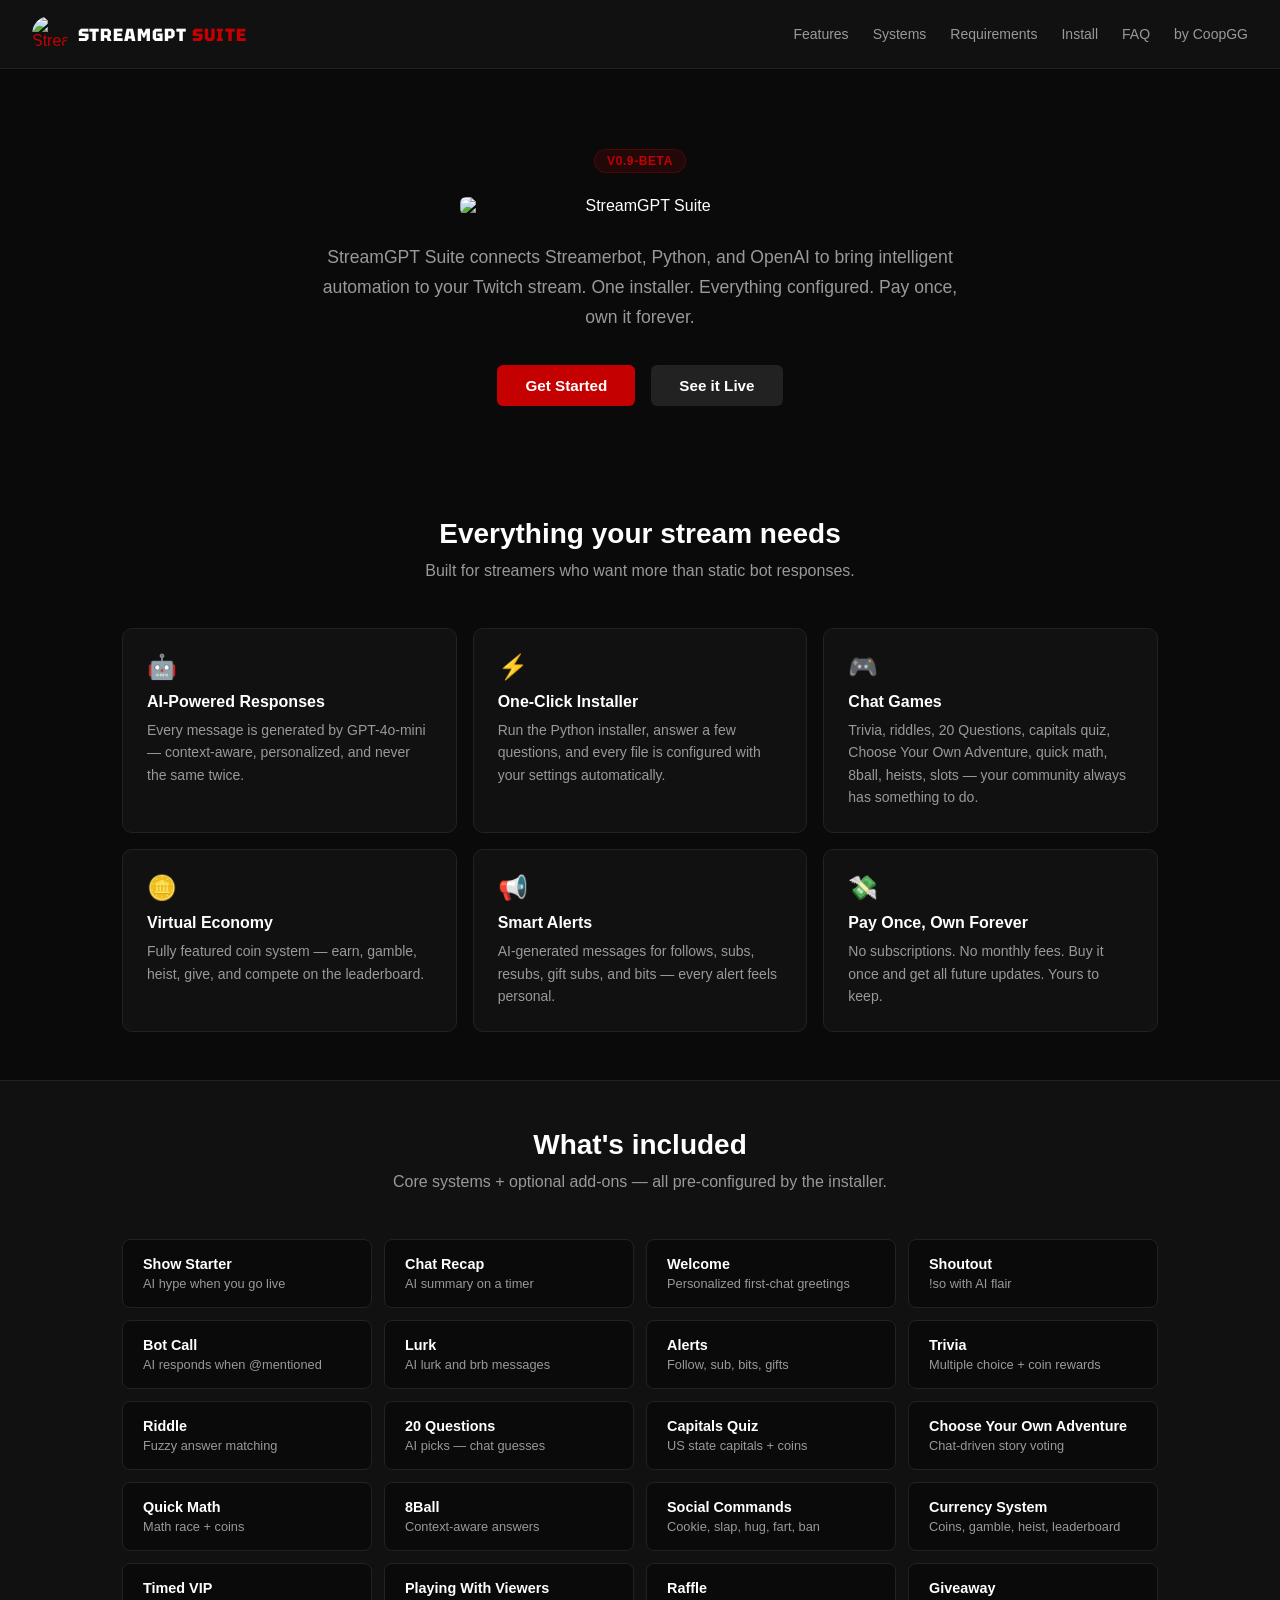
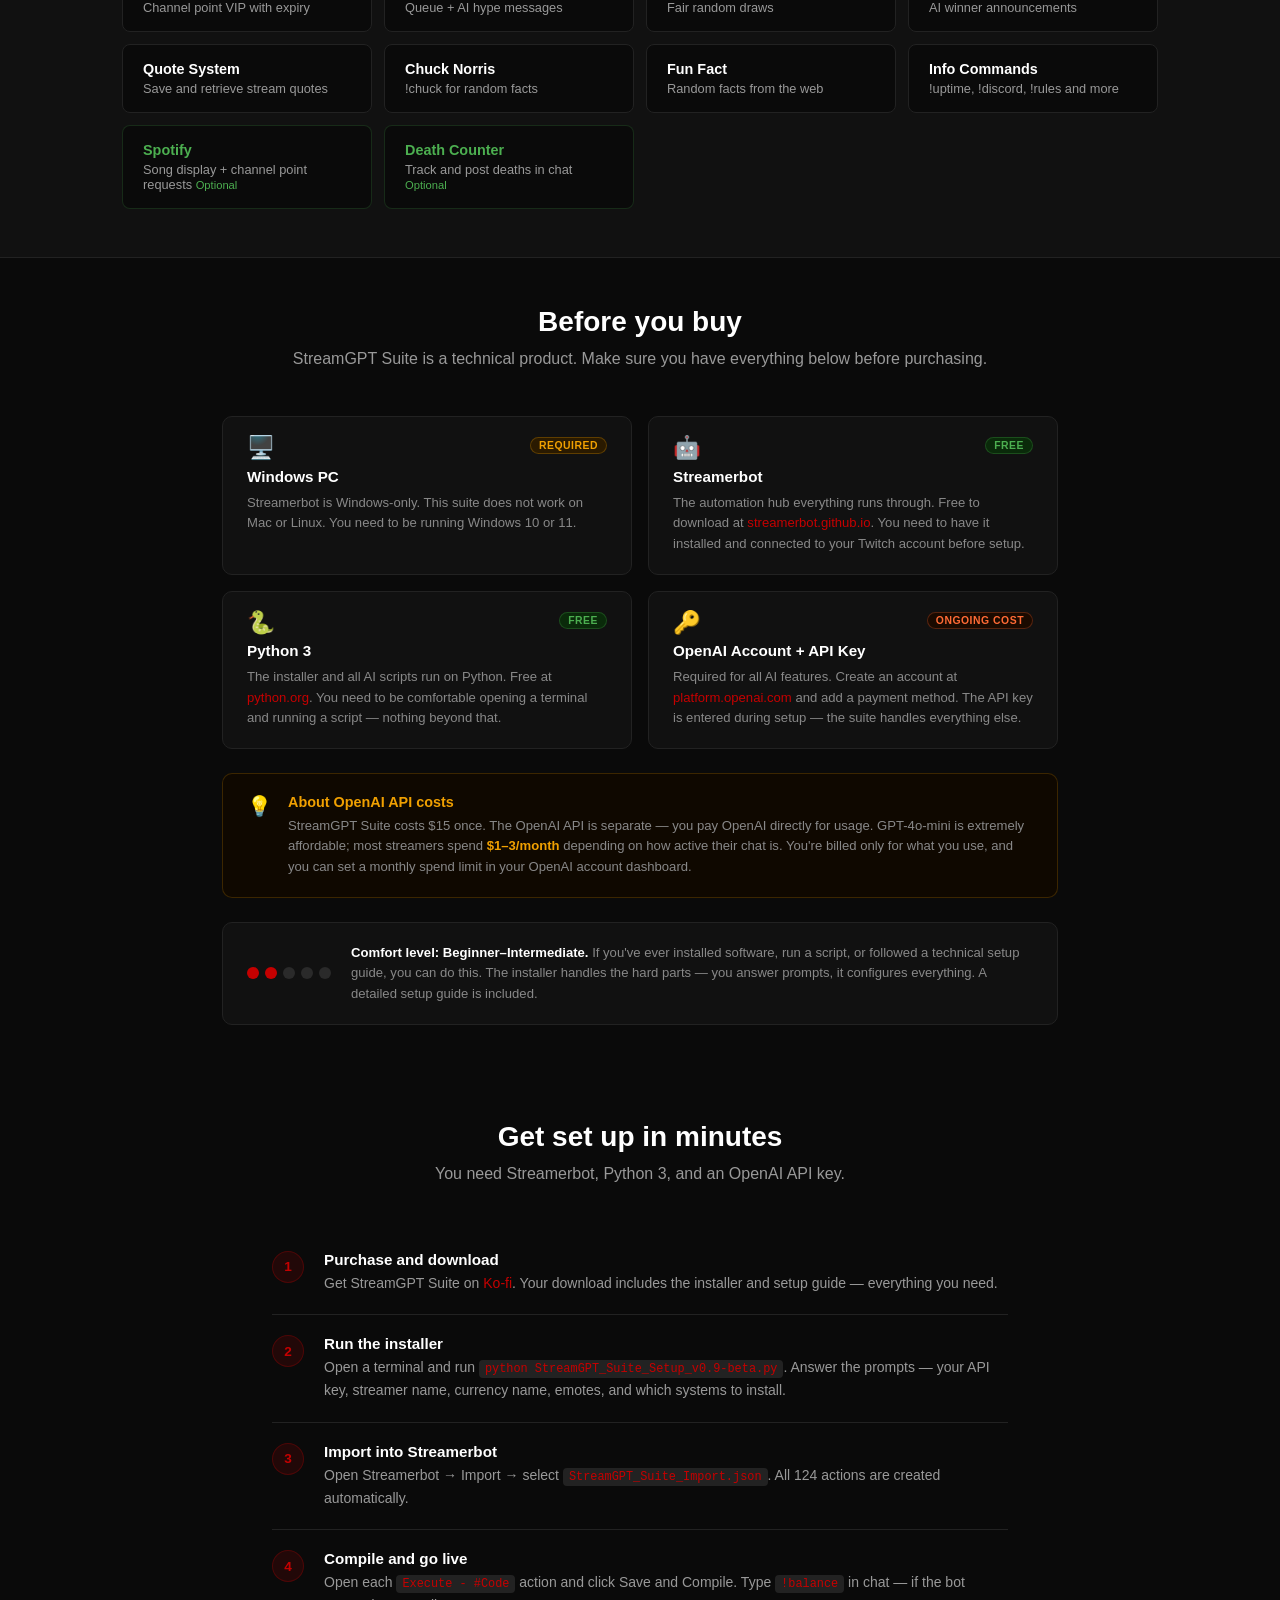
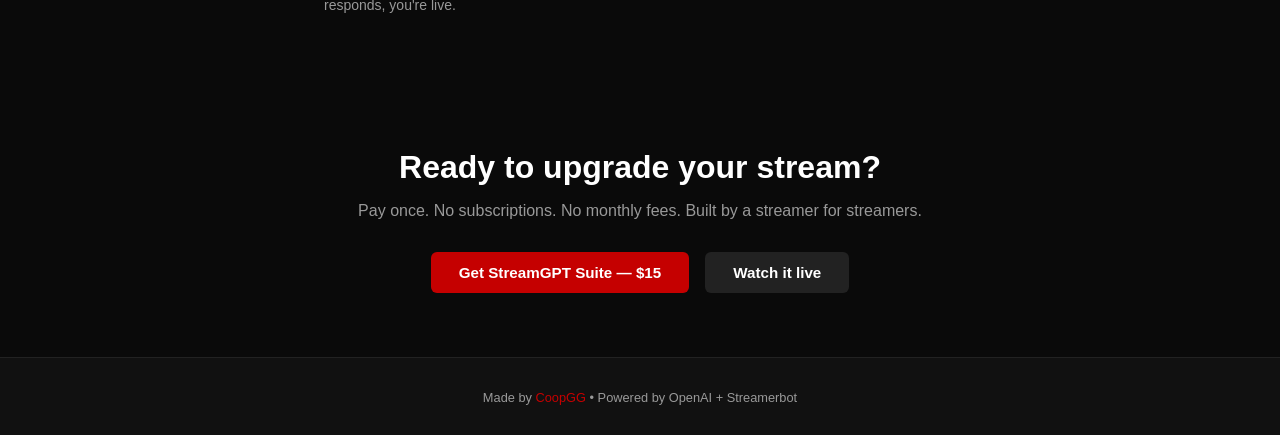
==== commit 46e179b2: "Update index.html" ====
--- a/index.html
+++ b/index.html
@@ -2,7 +2,7 @@
 <html lang="en">
 <head>
 <meta charset="UTF-8">
-<link rel="icon" type="image/png" href="assets/avatar.png">
+<link rel="icon" type="image/png" href="https://coopgg.github.io/assets/avatar.png">
 <meta name="viewport" content="width=device-width, initial-scale=1.0">
 <title>StreamGPT Suite — AI-Powered Twitch Bot Suite</title>
 <style>
@@ -82,7 +82,7 @@
 
 <nav>
   <a href="index.html" class="nav-logo">
-    <img src="assets/streamgpt-logo.png" alt="StreamGPT Suite">
+    <img src="https://coopgg.github.io/assets/streamgpt-logo.png" alt="StreamGPT Suite">
     <span class="nav-logo-text">STREAMGPT <span style="color:#C50000;">SUITE</span></span>
   </a>
   <div class="nav-links">
@@ -97,7 +97,7 @@
 
 <div class="hero">
   <div class="hero-badge">v0.9-beta</div>
-  <img src="assets/streamgpt-wordmark.png" alt="StreamGPT Suite" class="hero-wordmark">
+  <img src="https://coopgg.github.io/assets/streamgpt-wordmark.png" alt="StreamGPT Suite" class="hero-wordmark">
   <p>StreamGPT Suite connects Streamerbot, Python, and OpenAI to bring intelligent automation to your Twitch stream. One installer. Everything configured. Pay once, own it forever.</p>
   <div class="hero-btns">
     <a href="#install" class="btn btn-primary">Get Started</a>
@@ -111,7 +111,7 @@
   <div class="features-grid">
     <div class="card"><div class="card-icon">🤖</div><h3>AI-Powered Responses</h3><p>Every message is generated by GPT-4o-mini — context-aware, personalized, and never the same twice.</p></div>
     <div class="card"><div class="card-icon">⚡</div><h3>One-Click Installer</h3><p>Run the Python installer, answer a few questions, and every file is configured with your settings automatically.</p></div>
-    <div class="card"><div class="card-icon">🎮</div><h3>Chat Games</h3><p>Trivia, riddles, Choose Your Own Adventure, quick math, 8ball, heists, slots — your community always has something to do.</p></div>
+    <div class="card"><div class="card-icon">🎮</div><h3>Chat Games</h3><p>Trivia, riddles, 20 Questions, capitals quiz, Choose Your Own Adventure, quick math, 8ball, heists, slots — your community always has something to do.</p></div>
     <div class="card"><div class="card-icon">🪙</div><h3>Virtual Economy</h3><p>Fully featured coin system — earn, gamble, heist, give, and compete on the leaderboard.</p></div>
     <div class="card"><div class="card-icon">📢</div><h3>Smart Alerts</h3><p>AI-generated messages for follows, subs, resubs, gift subs, and bits — every alert feels personal.</p></div>
     <div class="card"><div class="card-icon">💸</div><h3>Pay Once, Own Forever</h3><p>No subscriptions. No monthly fees. Buy it once and get all future updates. Yours to keep.</p></div>
@@ -121,7 +121,7 @@
 <div class="dark-band" id="systems">
   <section>
     <div class="section-title">What's included</div>
-    <div class="section-sub">124 actions, 70+ commands, 29 file watchers — all pre-configured.</div>
+    <div class="section-sub">Core systems + optional add-ons — all pre-configured by the installer.</div>
     <div class="systems-grid">
       <div class="pill"><h4>Show Starter</h4><p>AI hype when you go live</p></div>
       <div class="pill"><h4>Chat Recap</h4><p>AI summary on a timer</p></div>
@@ -132,6 +132,8 @@
       <div class="pill"><h4>Alerts</h4><p>Follow, sub, bits, gifts</p></div>
       <div class="pill"><h4>Trivia</h4><p>Multiple choice + coin rewards</p></div>
       <div class="pill"><h4>Riddle</h4><p>Fuzzy answer matching</p></div>
+      <div class="pill"><h4>20 Questions</h4><p>AI picks — chat guesses</p></div>
+      <div class="pill"><h4>Capitals Quiz</h4><p>US state capitals + coins</p></div>
       <div class="pill"><h4>Choose Your Own Adventure</h4><p>Chat-driven story voting</p></div>
       <div class="pill"><h4>Quick Math</h4><p>Math race + coins</p></div>
       <div class="pill"><h4>8Ball</h4><p>Context-aware answers</p></div>
@@ -145,6 +147,8 @@
       <div class="pill"><h4>Chuck Norris</h4><p>!chuck for random facts</p></div>
       <div class="pill"><h4>Fun Fact</h4><p>Random facts from the web</p></div>
       <div class="pill"><h4>Info Commands</h4><p>!uptime, !discord, !rules and more</p></div>
+      <div class="pill" style="border-color:#4caf5033;"><h4 style="color:#4caf50;">Spotify</h4><p>Song display + channel point requests <span style="color:#4caf50;font-size:0.7rem;">Optional</span></p></div>
+      <div class="pill" style="border-color:#4caf5033;"><h4 style="color:#4caf50;">Death Counter</h4><p>Track and post deaths in chat <span style="color:#4caf50;font-size:0.7rem;">Optional</span></p></div>
     </div>
   </section>
 </div>
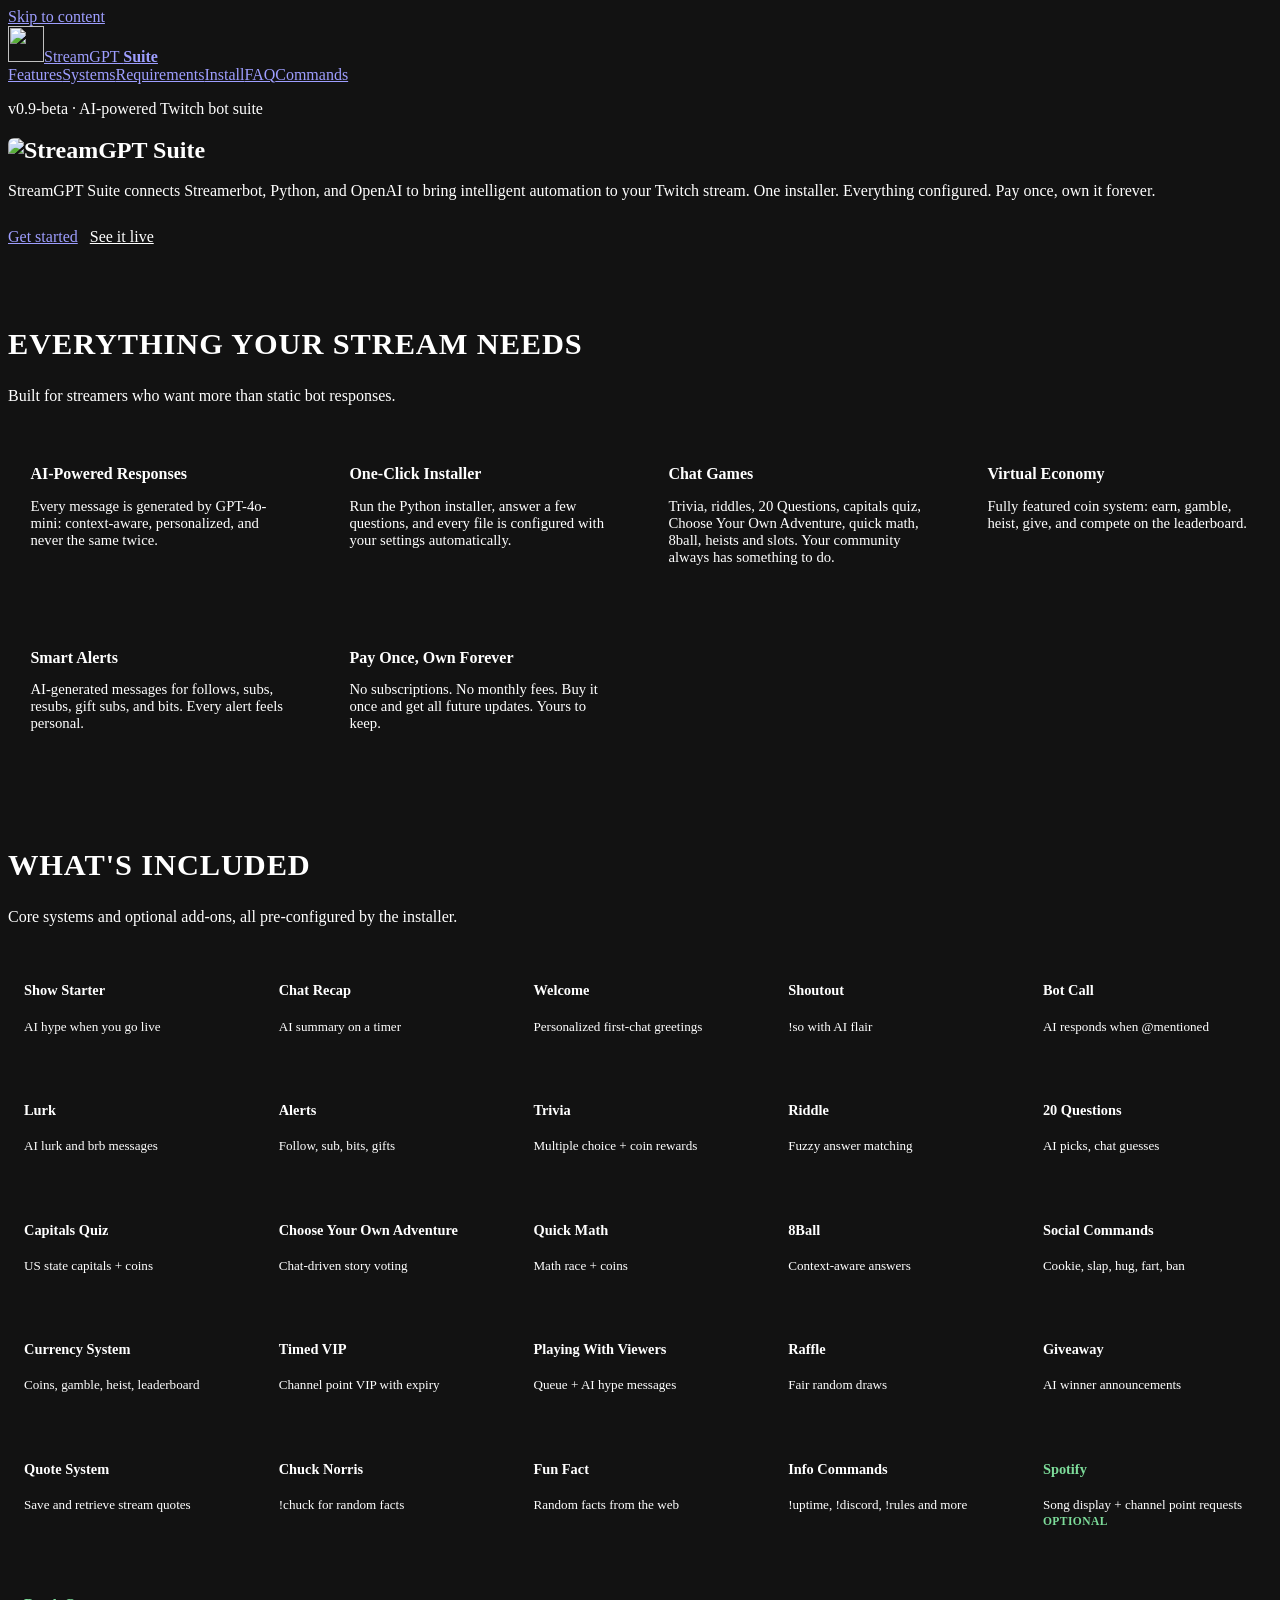
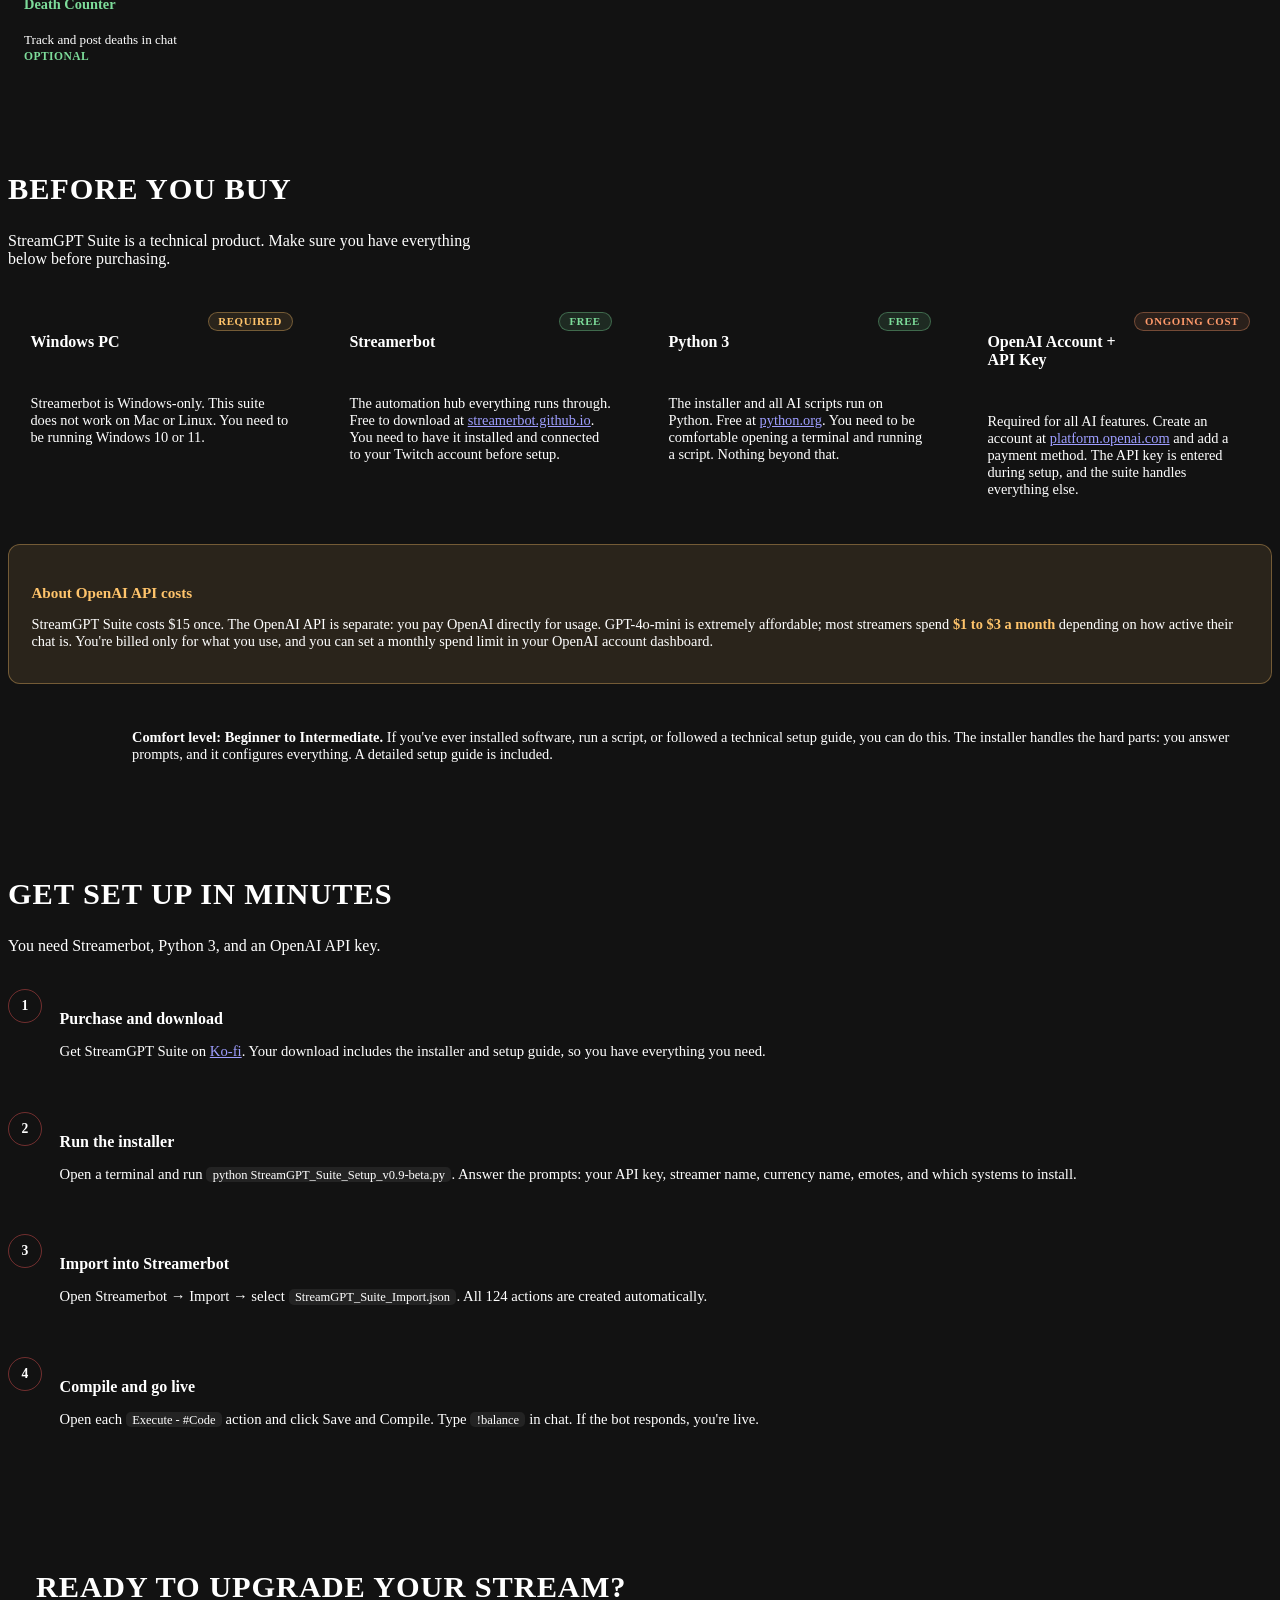
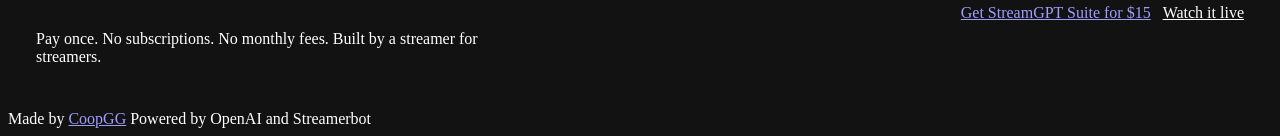
==== commit 1bd4a67b: "Restyle the suite site with the shared design system, remove em dashes, fix nav links Co-Authored-By" ====
--- a/index.html
+++ b/index.html
@@ -2,126 +2,90 @@
 <html lang="en">
 <head>
 <meta charset="UTF-8">
+<meta name="viewport" content="width=device-width, initial-scale=1.0">
+<meta name="color-scheme" content="dark">
+<meta name="description" content="StreamGPT Suite: an AI-powered chat bot suite for Twitch built on Streamerbot and OpenAI. Pay once, own it forever.">
+<title>StreamGPT Suite | AI-Powered Twitch Bot Suite</title>
 <link rel="icon" type="image/png" href="https://coopgg.github.io/assets/avatar.png">
-<meta name="viewport" content="width=device-width, initial-scale=1.0">
-<title>StreamGPT Suite — AI-Powered Twitch Bot Suite</title>
+<link rel="preconnect" href="https://fonts.googleapis.com">
+<link rel="preconnect" href="https://fonts.gstatic.com" crossorigin>
+<link href="https://fonts.googleapis.com/css2?family=Inter:wght@400;500;600&family=JetBrains+Mono:wght@500;600&family=Tektur:wght@700;800;900&display=swap" rel="stylesheet">
+<link rel="stylesheet" href="https://coopgg.github.io/assets/site.css">
+<link rel="stylesheet" href="suite.css">
 <style>
-  @import url('https://fonts.googleapis.com/css2?family=Tektur:wght@700;800;900&display=swap');
-  * { box-sizing: border-box; margin: 0; padding: 0; }
-  body { font-family: -apple-system, BlinkMacSystemFont, 'Segoe UI', sans-serif; background: #0a0a0a; color: #ffffff; }
-  a { color: #C50000; text-decoration: none; }
-  a:hover { text-decoration: underline; }
-  nav { background: #111111; border-bottom: 1px solid #222222; padding: 1rem 2rem; display: flex; align-items: center; justify-content: space-between; }
-  .nav-logo { display: flex; align-items: center; gap: 0.6rem; text-decoration: none; }
-  .nav-logo img { width: 36px; height: 36px; border-radius: 50%; }
-  .nav-logo-text { font-size: 1.1rem; font-weight: 800; font-family: 'Tektur', sans-serif; text-transform: uppercase; letter-spacing: 0.05em; color: #ffffff; }
-  .nav-links { display: flex; gap: 1.5rem; font-size: 0.875rem; }
-  .nav-links a { color: #999999; }
-  .nav-links a:hover { color: #ffffff; text-decoration: none; }
-  .hero { text-align: center; padding: 5rem 2rem 4rem; max-width: 700px; margin: 0 auto; }
-  .hero-badge { display: inline-block; background: #C5000022; border: 1px solid #C5000044; color: #C50000; font-size: 0.75rem; font-weight: 700; padding: 4px 12px; border-radius: 20px; letter-spacing: 0.05em; text-transform: uppercase; margin-bottom: 1.5rem; }
-  .hero-wordmark { display: block; max-width: 360px; width: 90%; margin: 0 auto 1.75rem; border-radius: 6px; }
-  .hero h1 { font-size: 3rem; font-weight: 800; font-family: 'Tektur', sans-serif; text-transform: uppercase; letter-spacing: 0.05em; line-height: 1.15; margin-bottom: 1.25rem; }
-  .hero h1 span { color: #C50000; }
-  .hero p { font-size: 1.1rem; color: #999999; line-height: 1.7; margin-bottom: 2rem; }
-  .hero-btns { display: flex; gap: 1rem; justify-content: center; flex-wrap: wrap; }
-  .btn { display: inline-block; padding: 0.75rem 1.75rem; border-radius: 6px; font-weight: 600; font-size: 0.95rem; transition: opacity 0.15s; }
-  .btn:hover { opacity: 0.85; text-decoration: none; }
-  .btn-primary { background: #C50000; color: #fff; }
-  .btn-secondary { background: #222222; color: #ffffff; }
-  section { max-width: 1100px; margin: 0 auto; padding: 3rem 2rem; }
-  .section-title { text-align: center; font-size: 1.75rem; font-weight: 700; margin-bottom: 0.75rem; }
-  .section-sub { text-align: center; color: #999999; margin-bottom: 3rem; }
-  .features-grid { display: grid; grid-template-columns: repeat(auto-fit, minmax(300px, 1fr)); gap: 1rem; }
-  .card { background: #111111; border: 1px solid #222222; border-radius: 10px; padding: 1.5rem; }
-  .card:hover { border-color: #C5000044; }
-  .card-icon { font-size: 1.5rem; margin-bottom: 0.75rem; }
-  .card h3 { font-size: 1rem; font-weight: 600; margin-bottom: 0.5rem; }
-  .card p { font-size: 0.875rem; color: #999999; line-height: 1.6; }
-  .dark-band { background: #111111; border-top: 1px solid #222222; border-bottom: 1px solid #222222; }
-  .systems-grid { display: grid; grid-template-columns: repeat(auto-fit, minmax(200px, 1fr)); gap: 0.75rem; }
-  .pill { background: #0a0a0a; border: 1px solid #222222; border-radius: 8px; padding: 1rem 1.25rem; }
-  .pill h4 { font-size: 0.9rem; font-weight: 600; margin-bottom: 0.25rem; }
-  .pill p { font-size: 0.8rem; color: #999999; }
-  .steps { display: flex; flex-direction: column; }
-  .step { display: flex; gap: 1.25rem; padding: 1.25rem 0; border-bottom: 1px solid #222222; }
-  .step:last-child { border-bottom: none; }
-  .step-num { width: 32px; height: 32px; min-width: 32px; background: #C5000022; border: 1px solid #C5000044; border-radius: 50%; display: flex; align-items: center; justify-content: center; font-size: 0.85rem; font-weight: 700; color: #C50000; }
-  .step h4 { font-size: 0.95rem; font-weight: 600; margin-bottom: 0.25rem; }
-  .step p { font-size: 0.875rem; color: #999999; line-height: 1.6; }
-  code { background: #222222; padding: 2px 6px; border-radius: 4px; font-family: monospace; font-size: 0.85em; color: #C50000; }
-  .req-grid { display: grid; grid-template-columns: repeat(auto-fit, minmax(280px, 1fr)); gap: 1rem; margin-bottom: 1.5rem; }
-  .req-item { background: #111111; border: 1px solid #222222; border-radius: 10px; padding: 1.25rem 1.5rem; display: flex; flex-direction: column; gap: 0.5rem; }
+  .wordmark { display: block; max-width: 340px; width: 100%; border-radius: 6px; }
+  .hero h1 { line-height: 1; }
+  .features-grid, .req-grid { display: grid; grid-template-columns: repeat(auto-fit, minmax(min(100%, 290px), 1fr)); gap: 0.75rem; margin-top: 1.5rem; }
+  .card, .req-item { background: var(--panel); border: 1px solid var(--border); border-radius: 12px; padding: 1.25rem 1.4rem; }
+  .card h3 { font-size: 1rem; font-weight: 600; margin-bottom: 0.4rem; }
+  .card p { color: var(--text-dim); font-size: 0.92rem; }
+  .systems-grid { display: grid; grid-template-columns: repeat(auto-fill, minmax(min(100%, 210px), 1fr)); gap: 0.6rem; margin-top: 1.5rem; }
+  .pill { background: var(--panel); border: 1px solid var(--border); border-radius: 10px; padding: 0.8rem 1rem; }
+  .pill h4 { font-size: 0.9rem; font-weight: 600; }
+  .pill p { font-size: 0.82rem; color: var(--text-dim); }
+  .pill.opt { border-color: var(--ok-line); }
+  .pill.opt h4, .opt-tag { color: var(--ok); }
+  .opt-tag { font-size: 0.72rem; font-weight: 600; letter-spacing: 0.04em; text-transform: uppercase; }
+  .req-item { display: flex; flex-direction: column; gap: 0.5rem; }
   .req-item-top { display: flex; align-items: flex-start; justify-content: space-between; gap: 0.75rem; }
-  .req-icon { font-size: 1.4rem; line-height: 1; }
-  .req-badge { font-size: 0.65rem; font-weight: 700; padding: 2px 8px; border-radius: 20px; text-transform: uppercase; letter-spacing: 0.05em; white-space: nowrap; flex-shrink: 0; }
-  .badge-free { background: #0a2a0a; color: #4caf50; border: 1px solid #4caf5044; }
-  .badge-required { background: #2a1a00; color: #f0a000; border: 1px solid #f0a00044; }
-  .badge-ongoing { background: #1a0a00; color: #ff6b35; border: 1px solid #ff6b3544; }
-  .req-item h4 { font-size: 0.95rem; font-weight: 600; color: #ffffff; margin: 0; }
-  .req-item p { font-size: 0.82rem; color: #888888; line-height: 1.55; }
-  .req-item a { color: #C50000; }
-  .cost-callout { background: #0f0800; border: 1px solid #f0a00033; border-radius: 10px; padding: 1.25rem 1.5rem; display: flex; gap: 1rem; align-items: flex-start; margin-bottom: 1.5rem; }
-  .cost-callout-icon { font-size: 1.25rem; line-height: 1; flex-shrink: 0; padding-top: 2px; }
-  .cost-callout h4 { font-size: 0.9rem; font-weight: 600; color: #f0a000; margin-bottom: 0.35rem; }
-  .cost-callout p { font-size: 0.82rem; color: #888888; line-height: 1.55; }
-  .skill-bar { background: #111111; border: 1px solid #222222; border-radius: 10px; padding: 1.25rem 1.5rem; display: flex; gap: 1.25rem; align-items: center; }
+  .req-item h4 { font-size: 1rem; font-weight: 600; }
+  .req-item p { color: var(--text-dim); font-size: 0.9rem; }
+  .req-badge { font-size: 0.68rem; font-weight: 600; letter-spacing: 0.06em; text-transform: uppercase; padding: 0.15rem 0.6rem; border-radius: 999px; border: 1px solid; white-space: nowrap; flex-shrink: 0; }
+  .badge-free { color: var(--ok); background: var(--ok-soft); border-color: var(--ok-line); }
+  .badge-required { color: var(--warn); background: var(--warn-soft); border-color: var(--warn-line); }
+  .badge-ongoing { color: var(--hot); background: var(--hot-soft); border-color: var(--hot-line); }
+  .cost-callout { margin-top: 0.75rem; background: var(--warn-soft); border: 1px solid var(--warn-line); border-radius: 12px; padding: 1.15rem 1.4rem; }
+  .cost-callout h4 { color: var(--warn); font-size: 0.95rem; margin-bottom: 0.3rem; }
+  .cost-callout p { color: var(--text-dim); font-size: 0.9rem; }
+  .cost-callout strong { color: var(--warn); }
+  .skill-bar { margin-top: 0.75rem; display: flex; gap: 1.1rem; align-items: center; background: var(--panel); border: 1px solid var(--border); border-radius: 12px; padding: 1.15rem 1.4rem; }
   .skill-dots { display: flex; gap: 6px; flex-shrink: 0; }
   .skill-dot { width: 12px; height: 12px; border-radius: 50%; }
-  .skill-dot.filled { background: #C50000; }
-  .skill-dot.empty { background: #2a2a2a; }
-  .skill-bar p { font-size: 0.82rem; color: #888888; line-height: 1.55; }
-  .skill-bar strong { color: #ffffff; }
-  .cta { text-align: center; padding: 4rem 2rem; }
-  .cta h2 { font-size: 2rem; font-weight: 700; margin-bottom: 1rem; }
-  .cta p { color: #999999; margin-bottom: 2rem; }
-  footer { background: #111111; border-top: 1px solid #222222; padding: 2rem; text-align: center; font-size: 0.8rem; color: #999999; }
+  .skill-dot.filled { background: var(--accent); }
+  .skill-dot.empty { background: var(--border-strong); }
+  .skill-bar p { color: var(--text-dim); font-size: 0.9rem; }
+  .skill-bar strong { color: var(--text); }
+  .steps { display: flex; flex-direction: column; margin-top: 1rem; }
+  .step { display: flex; gap: 1.1rem; padding: 1.15rem 0; border-bottom: 1px solid var(--border); }
+  .step:last-child { border-bottom: none; }
+  .step-num { width: 32px; height: 32px; min-width: 32px; background: var(--accent-soft); border: 1px solid rgba(255, 90, 90, 0.4); border-radius: 50%; display: grid; place-items: center; font-family: var(--font-mono); font-size: 0.85rem; font-weight: 600; color: var(--accent-text); }
+  .step h4 { font-size: 1rem; font-weight: 600; margin-bottom: 0.2rem; }
+  .step p { color: var(--text-dim); font-size: 0.92rem; }
+  .cta-box { display: flex; flex-wrap: wrap; align-items: center; justify-content: space-between; gap: 1.5rem; padding: 1.75rem 1.75rem; }
+  .cta-box .hero-actions { margin-top: 0; }
+  @media (max-width: 560px) { .skill-bar { align-items: flex-start; flex-direction: column; } }
 </style>
 </head>
 <body>
-
-<nav>
-  <a href="index.html" class="nav-logo">
-    <img src="https://coopgg.github.io/assets/streamgpt-logo.png" alt="StreamGPT Suite">
-    <span class="nav-logo-text">STREAMGPT <span style="color:#C50000;">SUITE</span></span>
-  </a>
-  <div class="nav-links">
-    <a href="#features">Features</a>
-    <a href="#systems">Systems</a>
-    <a href="#requirements">Requirements</a>
-    <a href="#install">Install</a>
-    <a href="faq.html">FAQ</a>
-    <a href="https://twitch.tv/cCoopGG" target="_blank">by CoopGG</a>
-  </div>
-</nav>
-
-<div class="hero">
-  <div class="hero-badge">v0.9-beta</div>
-  <img src="https://coopgg.github.io/assets/streamgpt-wordmark.png" alt="StreamGPT Suite" class="hero-wordmark">
-  <p>StreamGPT Suite connects Streamerbot, Python, and OpenAI to bring intelligent automation to your Twitch stream. One installer. Everything configured. Pay once, own it forever.</p>
-  <div class="hero-btns">
-    <a href="#install" class="btn btn-primary">Get Started</a>
-    <a href="https://twitch.tv/cCoopGG" target="_blank" class="btn btn-secondary">See it Live</a>
-  </div>
-</div>
-
-<section id="features">
-  <div class="section-title">Everything your stream needs</div>
-  <div class="section-sub">Built for streamers who want more than static bot responses.</div>
+<a class="skip" href="#main">Skip to content</a>
+<div class="wrap">
+  <header class="topbar">
+    <a class="brand" href="index.html"><img src="https://coopgg.github.io/assets/streamgpt-logo.png" alt=""><span class="brand-name">StreamGPT <b>Suite</b></span></a>
+    <nav class="topnav" aria-label="Site"><a href="index.html#features">Features</a><a href="index.html#systems">Systems</a><a href="index.html#requirements">Requirements</a><a href="index.html#install">Install</a><a href="faq.html">FAQ</a><a href="commands.html">Commands</a></nav>
+  </header>
+  <section class="hero">
+    <p class="eyebrow">v0.9-beta &middot; AI-powered Twitch bot suite</p>
+    <h1><img src="https://coopgg.github.io/assets/streamgpt-wordmark.png" alt="StreamGPT Suite" class="wordmark"></h1>
+    <p class="lede">StreamGPT Suite connects Streamerbot, Python, and OpenAI to bring intelligent automation to your Twitch stream. One installer. Everything configured. Pay once, own it forever.</p>
+    <div class="hero-actions"><a href="#install" class="btn">Get started</a><a href="https://twitch.tv/coopgg_" target="_blank" rel="noopener" class="btn btn-ghost">See it live</a></div>
+  </section>
+  <main id="main">
+<section class="block" id="features">
+  <h2 class="section-title">Everything your stream needs</h2>
+  <p class="section-sub">Built for streamers who want more than static bot responses.</p>
   <div class="features-grid">
-    <div class="card"><div class="card-icon">🤖</div><h3>AI-Powered Responses</h3><p>Every message is generated by GPT-4o-mini — context-aware, personalized, and never the same twice.</p></div>
-    <div class="card"><div class="card-icon">⚡</div><h3>One-Click Installer</h3><p>Run the Python installer, answer a few questions, and every file is configured with your settings automatically.</p></div>
-    <div class="card"><div class="card-icon">🎮</div><h3>Chat Games</h3><p>Trivia, riddles, 20 Questions, capitals quiz, Choose Your Own Adventure, quick math, 8ball, heists, slots — your community always has something to do.</p></div>
-    <div class="card"><div class="card-icon">🪙</div><h3>Virtual Economy</h3><p>Fully featured coin system — earn, gamble, heist, give, and compete on the leaderboard.</p></div>
-    <div class="card"><div class="card-icon">📢</div><h3>Smart Alerts</h3><p>AI-generated messages for follows, subs, resubs, gift subs, and bits — every alert feels personal.</p></div>
-    <div class="card"><div class="card-icon">💸</div><h3>Pay Once, Own Forever</h3><p>No subscriptions. No monthly fees. Buy it once and get all future updates. Yours to keep.</p></div>
+    <div class="card"><h3>AI-Powered Responses</h3><p>Every message is generated by GPT-4o-mini: context-aware, personalized, and never the same twice.</p></div>
+    <div class="card"><h3>One-Click Installer</h3><p>Run the Python installer, answer a few questions, and every file is configured with your settings automatically.</p></div>
+    <div class="card"><h3>Chat Games</h3><p>Trivia, riddles, 20 Questions, capitals quiz, Choose Your Own Adventure, quick math, 8ball, heists and slots. Your community always has something to do.</p></div>
+    <div class="card"><h3>Virtual Economy</h3><p>Fully featured coin system: earn, gamble, heist, give, and compete on the leaderboard.</p></div>
+    <div class="card"><h3>Smart Alerts</h3><p>AI-generated messages for follows, subs, resubs, gift subs, and bits. Every alert feels personal.</p></div>
+    <div class="card"><h3>Pay Once, Own Forever</h3><p>No subscriptions. No monthly fees. Buy it once and get all future updates. Yours to keep.</p></div>
   </div>
 </section>
 
-<div class="dark-band" id="systems">
-  <section>
-    <div class="section-title">What's included</div>
-    <div class="section-sub">Core systems + optional add-ons — all pre-configured by the installer.</div>
+<section class="block" id="systems">
+    <h2 class="section-title">What's included</h2>
+    <p class="section-sub">Core systems and optional add-ons, all pre-configured by the installer.</p>
     <div class="systems-grid">
       <div class="pill"><h4>Show Starter</h4><p>AI hype when you go live</p></div>
       <div class="pill"><h4>Chat Recap</h4><p>AI summary on a timer</p></div>
@@ -132,7 +96,7 @@
       <div class="pill"><h4>Alerts</h4><p>Follow, sub, bits, gifts</p></div>
       <div class="pill"><h4>Trivia</h4><p>Multiple choice + coin rewards</p></div>
       <div class="pill"><h4>Riddle</h4><p>Fuzzy answer matching</p></div>
-      <div class="pill"><h4>20 Questions</h4><p>AI picks — chat guesses</p></div>
+      <div class="pill"><h4>20 Questions</h4><p>AI picks, chat guesses</p></div>
       <div class="pill"><h4>Capitals Quiz</h4><p>US state capitals + coins</p></div>
       <div class="pill"><h4>Choose Your Own Adventure</h4><p>Chat-driven story voting</p></div>
       <div class="pill"><h4>Quick Math</h4><p>Math race + coins</p></div>
@@ -147,62 +111,43 @@
       <div class="pill"><h4>Chuck Norris</h4><p>!chuck for random facts</p></div>
       <div class="pill"><h4>Fun Fact</h4><p>Random facts from the web</p></div>
       <div class="pill"><h4>Info Commands</h4><p>!uptime, !discord, !rules and more</p></div>
-      <div class="pill" style="border-color:#4caf5033;"><h4 style="color:#4caf50;">Spotify</h4><p>Song display + channel point requests <span style="color:#4caf50;font-size:0.7rem;">Optional</span></p></div>
-      <div class="pill" style="border-color:#4caf5033;"><h4 style="color:#4caf50;">Death Counter</h4><p>Track and post deaths in chat <span style="color:#4caf50;font-size:0.7rem;">Optional</span></p></div>
+      <div class="pill opt"><h4>Spotify</h4><p>Song display + channel point requests <span class="opt-tag">Optional</span></p></div>
+      <div class="pill opt"><h4>Death Counter</h4><p>Track and post deaths in chat <span class="opt-tag">Optional</span></p></div>
     </div>
   </section>
-</div>
 
 
-<section id="requirements" style="max-width:900px;">
-  <div class="section-title">Before you buy</div>
-  <div class="section-sub">StreamGPT Suite is a technical product. Make sure you have everything below before purchasing.</div>
+<section class="block" id="requirements">
+  <h2 class="section-title">Before you buy</h2>
+  <p class="section-sub">StreamGPT Suite is a technical product. Make sure you have everything below before purchasing.</p>
 
   <div class="req-grid">
     <div class="req-item">
-      <div class="req-item-top">
-        <div>
-          <div class="req-icon">🖥️</div>
-        </div>
-        <span class="req-badge badge-required">Required</span>
-      </div>
-      <h4>Windows PC</h4>
+      <div class="req-item-top"><h4>Windows PC</h4><span class="req-badge badge-required">Required</span></div>
       <p>Streamerbot is Windows-only. This suite does not work on Mac or Linux. You need to be running Windows 10 or 11.</p>
     </div>
 
     <div class="req-item">
-      <div class="req-item-top">
-        <div><div class="req-icon">🤖</div></div>
-        <span class="req-badge badge-free">Free</span>
-      </div>
-      <h4>Streamerbot</h4>
+      <div class="req-item-top"><h4>Streamerbot</h4><span class="req-badge badge-free">Free</span></div>
       <p>The automation hub everything runs through. Free to download at <a href="https://streamerbot.github.io/client/" target="_blank">streamerbot.github.io</a>. You need to have it installed and connected to your Twitch account before setup.</p>
     </div>
 
     <div class="req-item">
-      <div class="req-item-top">
-        <div><div class="req-icon">🐍</div></div>
-        <span class="req-badge badge-free">Free</span>
-      </div>
-      <h4>Python 3</h4>
-      <p>The installer and all AI scripts run on Python. Free at <a href="https://python.org" target="_blank">python.org</a>. You need to be comfortable opening a terminal and running a script — nothing beyond that.</p>
+      <div class="req-item-top"><h4>Python 3</h4><span class="req-badge badge-free">Free</span></div>
+      <p>The installer and all AI scripts run on Python. Free at <a href="https://python.org" target="_blank">python.org</a>. You need to be comfortable opening a terminal and running a script. Nothing beyond that.</p>
     </div>
 
     <div class="req-item">
-      <div class="req-item-top">
-        <div><div class="req-icon">🔑</div></div>
-        <span class="req-badge badge-ongoing">Ongoing Cost</span>
-      </div>
-      <h4>OpenAI Account + API Key</h4>
-      <p>Required for all AI features. Create an account at <a href="https://platform.openai.com" target="_blank">platform.openai.com</a> and add a payment method. The API key is entered during setup — the suite handles everything else.</p>
+      <div class="req-item-top"><h4>OpenAI Account + API Key</h4><span class="req-badge badge-ongoing">Ongoing cost</span></div>
+      <p>Required for all AI features. Create an account at <a href="https://platform.openai.com" target="_blank">platform.openai.com</a> and add a payment method. The API key is entered during setup, and the suite handles everything else.</p>
     </div>
   </div>
 
   <div class="cost-callout">
-    <div class="cost-callout-icon">💡</div>
+    
     <div>
       <h4>About OpenAI API costs</h4>
-      <p>StreamGPT Suite costs $15 once. The OpenAI API is separate — you pay OpenAI directly for usage. GPT-4o-mini is extremely affordable; most streamers spend <strong style="color:#f0a000;">$1–3/month</strong> depending on how active their chat is. You're billed only for what you use, and you can set a monthly spend limit in your OpenAI account dashboard.</p>
+      <p>StreamGPT Suite costs $15 once. The OpenAI API is separate: you pay OpenAI directly for usage. GPT-4o-mini is extremely affordable; most streamers spend <strong>$1 to $3 a month</strong> depending on how active their chat is. You're billed only for what you use, and you can set a monthly spend limit in your OpenAI account dashboard.</p>
     </div>
   </div>
 
@@ -214,32 +159,28 @@
       <div class="skill-dot empty"></div>
       <div class="skill-dot empty"></div>
     </div>
-    <p><strong>Comfort level: Beginner–Intermediate.</strong> If you've ever installed software, run a script, or followed a technical setup guide, you can do this. The installer handles the hard parts — you answer prompts, it configures everything. A detailed setup guide is included.</p>
+    <p><strong>Comfort level: Beginner to Intermediate.</strong> If you've ever installed software, run a script, or followed a technical setup guide, you can do this. The installer handles the hard parts: you answer prompts, and it configures everything. A detailed setup guide is included.</p>
   </div>
 </section>
 
-<section id="install" style="max-width:800px;">
-  <div class="section-title">Get set up in minutes</div>
-  <div class="section-sub">You need Streamerbot, Python 3, and an OpenAI API key.</div>
+<section class="block" id="install">
+  <h2 class="section-title">Get set up in minutes</h2>
+  <p class="section-sub">You need Streamerbot, Python 3, and an OpenAI API key.</p>
   <div class="steps">
-    <div class="step"><div class="step-num">1</div><div><h4>Purchase and download</h4><p>Get StreamGPT Suite on <a href="https://ko-fi.com/s/411278a4de" target="_blank">Ko-fi</a>. Your download includes the installer and setup guide — everything you need.</p></div></div>
-    <div class="step"><div class="step-num">2</div><div><h4>Run the installer</h4><p>Open a terminal and run <code>python StreamGPT_Suite_Setup_v0.9-beta.py</code>. Answer the prompts — your API key, streamer name, currency name, emotes, and which systems to install.</p></div></div>
+    <div class="step"><div class="step-num">1</div><div><h4>Purchase and download</h4><p>Get StreamGPT Suite on <a href="https://ko-fi.com/s/411278a4de" target="_blank">Ko-fi</a>. Your download includes the installer and setup guide, so you have everything you need.</p></div></div>
+    <div class="step"><div class="step-num">2</div><div><h4>Run the installer</h4><p>Open a terminal and run <code>python StreamGPT_Suite_Setup_v0.9-beta.py</code>. Answer the prompts: your API key, streamer name, currency name, emotes, and which systems to install.</p></div></div>
     <div class="step"><div class="step-num">3</div><div><h4>Import into Streamerbot</h4><p>Open Streamerbot → Import → select <code>StreamGPT_Suite_Import.json</code>. All 124 actions are created automatically.</p></div></div>
-    <div class="step"><div class="step-num">4</div><div><h4>Compile and go live</h4><p>Open each <code>Execute - #Code</code> action and click Save and Compile. Type <code>!balance</code> in chat — if the bot responds, you're live.</p></div></div>
+    <div class="step"><div class="step-num">4</div><div><h4>Compile and go live</h4><p>Open each <code>Execute - #Code</code> action and click Save and Compile. Type <code>!balance</code> in chat. If the bot responds, you're live.</p></div></div>
   </div>
 </section>
 
-<div class="cta">
-  <h2>Ready to upgrade your stream?</h2>
-  <p>Pay once. No subscriptions. No monthly fees. Built by a streamer for streamers.</p>
-  <div class="hero-btns">
-    <a href="https://ko-fi.com/s/411278a4de" target="_blank" class="btn btn-primary">Get StreamGPT Suite — $15</a>
-    <a href="https://twitch.tv/cCoopGG" target="_blank" class="btn btn-secondary">Watch it live</a>
+<section class="cta block"><div class="panel cta-box"><div><h2 class="section-title">Ready to upgrade your stream?</h2><p class="section-sub">Pay once. No subscriptions. No monthly fees. Built by a streamer for streamers.</p></div><div class="hero-actions"><a href="https://ko-fi.com/s/411278a4de" target="_blank" rel="noopener" class="btn">Get StreamGPT Suite for $15</a><a href="https://twitch.tv/coopgg_" target="_blank" rel="noopener" class="btn btn-ghost">Watch it live</a></div></div></section>  </main>
+</div>
+<footer>
+  <div class="wrap">
+    <span>Made by <a href="https://twitch.tv/coopgg_" target="_blank" rel="noopener">CoopGG</a></span>
+    <span>Powered by OpenAI and Streamerbot</span>
   </div>
-</div>
-
-<footer>
-  <p>Made by <a href="https://twitch.tv/cCoopGG" target="_blank">CoopGG</a> &bull; Powered by OpenAI + Streamerbot</p>
 </footer>
 </body>
 </html>
--- a/suite.css
+++ b/suite.css
@@ -0,0 +1,37 @@
+/* ============================================================
+   StreamGPT Suite site: pieces shared by index, faq and commands.
+   The design tokens, top bar, hero and footer come from
+   https://coopgg.github.io/assets/site.css (loaded first).
+   ============================================================ */
+
+:root {
+  --ok: #7ddc9a;
+  --ok-soft: rgba(125, 220, 154, 0.12);
+  --ok-line: rgba(125, 220, 154, 0.35);
+  --warn: #ffc46b;
+  --warn-soft: rgba(255, 196, 107, 0.1);
+  --warn-line: rgba(255, 196, 107, 0.35);
+  --hot: #ff9a6b;
+  --hot-soft: rgba(255, 154, 107, 0.1);
+  --hot-line: rgba(255, 154, 107, 0.35);
+}
+
+.brand img { width: 36px; height: 36px; background: transparent; }
+.topnav { flex-wrap: wrap; }
+
+.hero-actions { display: flex; gap: 0.75rem; flex-wrap: wrap; margin-top: 1.75rem; }
+.btn-ghost { background: transparent; color: var(--text); border-color: var(--border-strong); }
+.btn-ghost:hover { background: var(--accent-soft); border-color: var(--accent-text); }
+
+.block { padding-top: 3.5rem; }
+.section-title { font-family: var(--font-display); font-weight: 800; font-size: clamp(1.4rem, 3.5vw, 1.9rem); line-height: 1.15; text-transform: uppercase; letter-spacing: 0.03em; text-wrap: balance; }
+.section-sub { color: var(--text-dim); margin-top: 0.5rem; max-width: 62ch; }
+
+.panel { background: var(--panel); border: 1px solid var(--border); border-radius: 12px; }
+
+.badge { font-size: 0.68rem; font-weight: 600; letter-spacing: 0.06em; text-transform: uppercase; padding: 0.15rem 0.6rem; border-radius: 999px; border: 1px solid; white-space: nowrap; }
+
+code { font-family: var(--font-mono); font-size: 0.85em; color: var(--text); background: rgba(255, 255, 255, 0.07); border: 1px solid var(--border); padding: 0.05rem 0.4rem; border-radius: 5px; overflow-wrap: anywhere; }
+
+.page-hero { padding: 2.5rem 0 1.5rem; }
+.page-hero .lede { max-width: 56ch; }
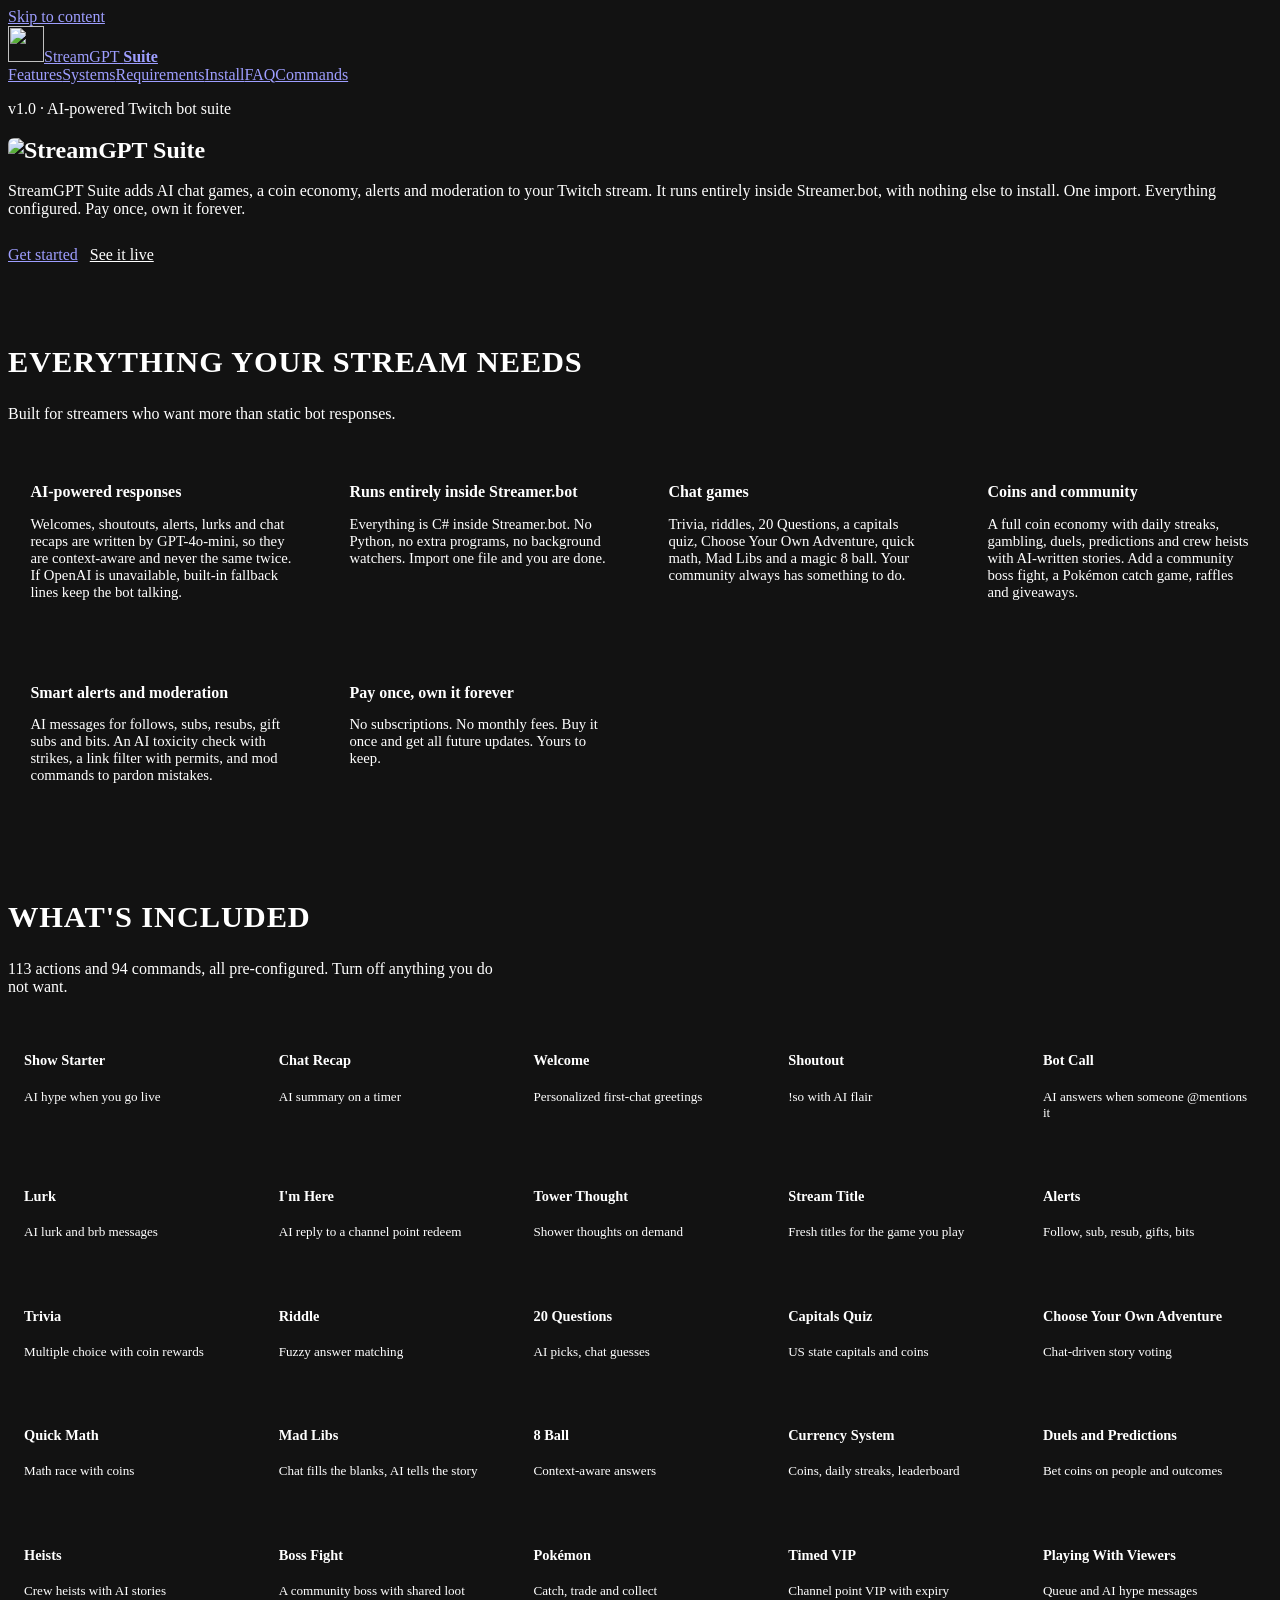
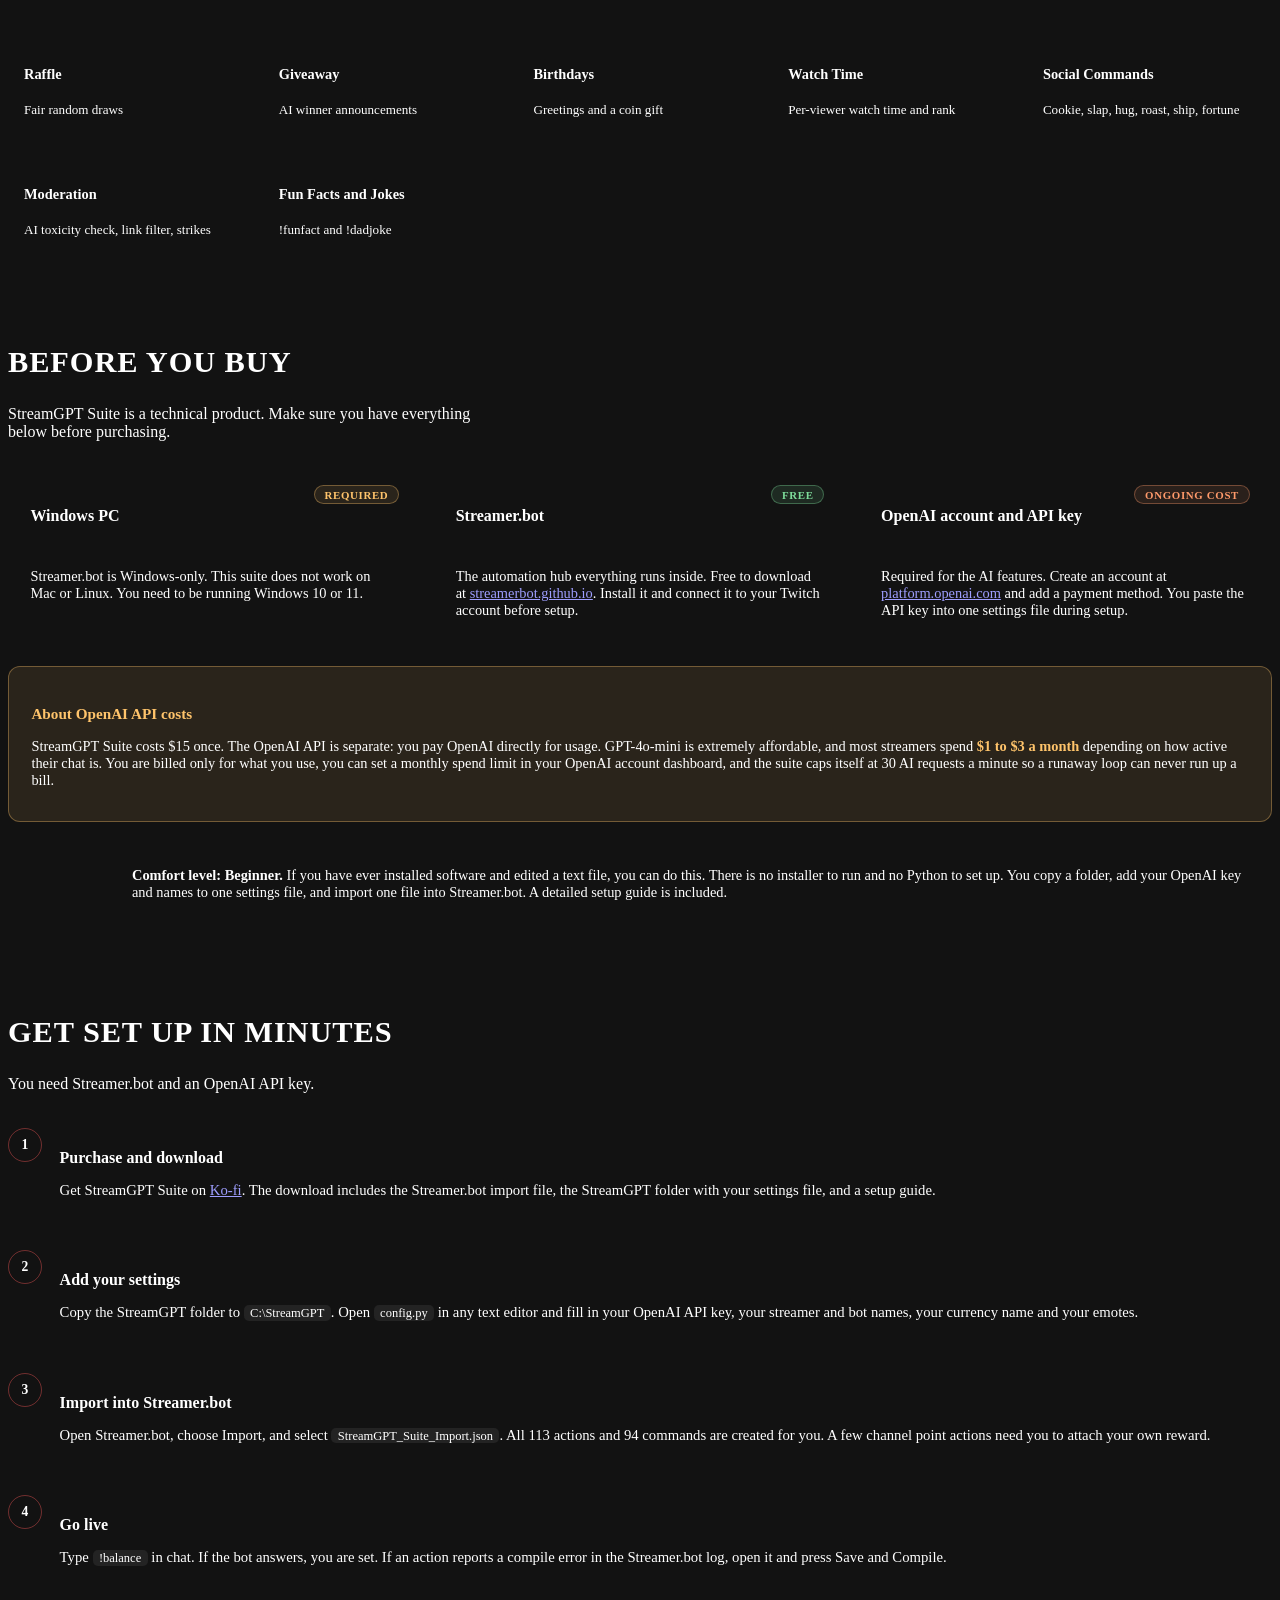
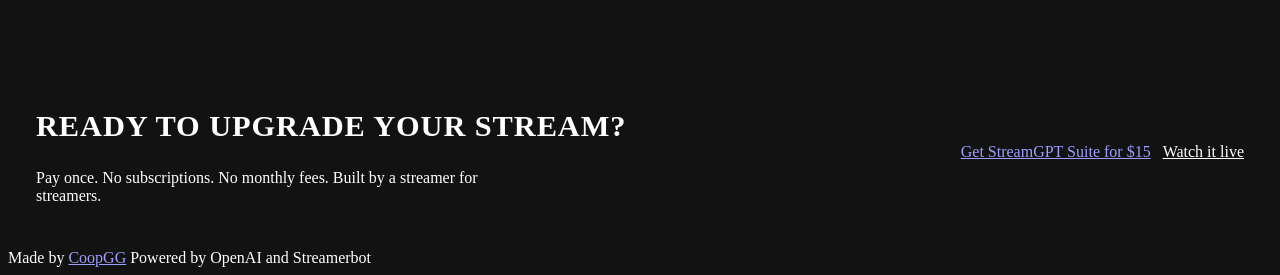
==== commit af29a631: "Rewrite the suite copy for the C# version: Streamer.bot only, no Python, import file plus settings f" ====
--- a/index.html
+++ b/index.html
@@ -64,117 +64,44 @@
     <nav class="topnav" aria-label="Site"><a href="index.html#features">Features</a><a href="index.html#systems">Systems</a><a href="index.html#requirements">Requirements</a><a href="index.html#install">Install</a><a href="faq.html">FAQ</a><a href="commands.html">Commands</a></nav>
   </header>
   <section class="hero">
-    <p class="eyebrow">v0.9-beta &middot; AI-powered Twitch bot suite</p>
+    <p class="eyebrow">v1.0 &middot; AI-powered Twitch bot suite</p>
     <h1><img src="https://coopgg.github.io/assets/streamgpt-wordmark.png" alt="StreamGPT Suite" class="wordmark"></h1>
-    <p class="lede">StreamGPT Suite connects Streamerbot, Python, and OpenAI to bring intelligent automation to your Twitch stream. One installer. Everything configured. Pay once, own it forever.</p>
+    <p class="lede">StreamGPT Suite adds AI chat games, a coin economy, alerts and moderation to your Twitch stream. It runs entirely inside Streamer.bot, with nothing else to install. One import. Everything configured. Pay once, own it forever.</p>
     <div class="hero-actions"><a href="#install" class="btn">Get started</a><a href="https://twitch.tv/coopgg_" target="_blank" rel="noopener" class="btn btn-ghost">See it live</a></div>
   </section>
   <main id="main">
-<section class="block" id="features">
-  <h2 class="section-title">Everything your stream needs</h2>
-  <p class="section-sub">Built for streamers who want more than static bot responses.</p>
-  <div class="features-grid">
-    <div class="card"><h3>AI-Powered Responses</h3><p>Every message is generated by GPT-4o-mini: context-aware, personalized, and never the same twice.</p></div>
-    <div class="card"><h3>One-Click Installer</h3><p>Run the Python installer, answer a few questions, and every file is configured with your settings automatically.</p></div>
-    <div class="card"><h3>Chat Games</h3><p>Trivia, riddles, 20 Questions, capitals quiz, Choose Your Own Adventure, quick math, 8ball, heists and slots. Your community always has something to do.</p></div>
-    <div class="card"><h3>Virtual Economy</h3><p>Fully featured coin system: earn, gamble, heist, give, and compete on the leaderboard.</p></div>
-    <div class="card"><h3>Smart Alerts</h3><p>AI-generated messages for follows, subs, resubs, gift subs, and bits. Every alert feels personal.</p></div>
-    <div class="card"><h3>Pay Once, Own Forever</h3><p>No subscriptions. No monthly fees. Buy it once and get all future updates. Yours to keep.</p></div>
-  </div>
-</section>
-
-<section class="block" id="systems">
-    <h2 class="section-title">What's included</h2>
-    <p class="section-sub">Core systems and optional add-ons, all pre-configured by the installer.</p>
-    <div class="systems-grid">
-      <div class="pill"><h4>Show Starter</h4><p>AI hype when you go live</p></div>
-      <div class="pill"><h4>Chat Recap</h4><p>AI summary on a timer</p></div>
-      <div class="pill"><h4>Welcome</h4><p>Personalized first-chat greetings</p></div>
-      <div class="pill"><h4>Shoutout</h4><p>!so with AI flair</p></div>
-      <div class="pill"><h4>Bot Call</h4><p>AI responds when @mentioned</p></div>
-      <div class="pill"><h4>Lurk</h4><p>AI lurk and brb messages</p></div>
-      <div class="pill"><h4>Alerts</h4><p>Follow, sub, bits, gifts</p></div>
-      <div class="pill"><h4>Trivia</h4><p>Multiple choice + coin rewards</p></div>
-      <div class="pill"><h4>Riddle</h4><p>Fuzzy answer matching</p></div>
-      <div class="pill"><h4>20 Questions</h4><p>AI picks, chat guesses</p></div>
-      <div class="pill"><h4>Capitals Quiz</h4><p>US state capitals + coins</p></div>
-      <div class="pill"><h4>Choose Your Own Adventure</h4><p>Chat-driven story voting</p></div>
-      <div class="pill"><h4>Quick Math</h4><p>Math race + coins</p></div>
-      <div class="pill"><h4>8Ball</h4><p>Context-aware answers</p></div>
-      <div class="pill"><h4>Social Commands</h4><p>Cookie, slap, hug, fart, ban</p></div>
-      <div class="pill"><h4>Currency System</h4><p>Coins, gamble, heist, leaderboard</p></div>
-      <div class="pill"><h4>Timed VIP</h4><p>Channel point VIP with expiry</p></div>
-      <div class="pill"><h4>Playing With Viewers</h4><p>Queue + AI hype messages</p></div>
-      <div class="pill"><h4>Raffle</h4><p>Fair random draws</p></div>
-      <div class="pill"><h4>Giveaway</h4><p>AI winner announcements</p></div>
-      <div class="pill"><h4>Quote System</h4><p>Save and retrieve stream quotes</p></div>
-      <div class="pill"><h4>Chuck Norris</h4><p>!chuck for random facts</p></div>
-      <div class="pill"><h4>Fun Fact</h4><p>Random facts from the web</p></div>
-      <div class="pill"><h4>Info Commands</h4><p>!uptime, !discord, !rules and more</p></div>
-      <div class="pill opt"><h4>Spotify</h4><p>Song display + channel point requests <span class="opt-tag">Optional</span></p></div>
-      <div class="pill opt"><h4>Death Counter</h4><p>Track and post deaths in chat <span class="opt-tag">Optional</span></p></div>
-    </div>
-  </section>
-
-
-<section class="block" id="requirements">
-  <h2 class="section-title">Before you buy</h2>
-  <p class="section-sub">StreamGPT Suite is a technical product. Make sure you have everything below before purchasing.</p>
-
-  <div class="req-grid">
-    <div class="req-item">
-      <div class="req-item-top"><h4>Windows PC</h4><span class="req-badge badge-required">Required</span></div>
-      <p>Streamerbot is Windows-only. This suite does not work on Mac or Linux. You need to be running Windows 10 or 11.</p>
-    </div>
-
-    <div class="req-item">
-      <div class="req-item-top"><h4>Streamerbot</h4><span class="req-badge badge-free">Free</span></div>
-      <p>The automation hub everything runs through. Free to download at <a href="https://streamerbot.github.io/client/" target="_blank">streamerbot.github.io</a>. You need to have it installed and connected to your Twitch account before setup.</p>
-    </div>
-
-    <div class="req-item">
-      <div class="req-item-top"><h4>Python 3</h4><span class="req-badge badge-free">Free</span></div>
-      <p>The installer and all AI scripts run on Python. Free at <a href="https://python.org" target="_blank">python.org</a>. You need to be comfortable opening a terminal and running a script. Nothing beyond that.</p>
-    </div>
-
-    <div class="req-item">
-      <div class="req-item-top"><h4>OpenAI Account + API Key</h4><span class="req-badge badge-ongoing">Ongoing cost</span></div>
-      <p>Required for all AI features. Create an account at <a href="https://platform.openai.com" target="_blank">platform.openai.com</a> and add a payment method. The API key is entered during setup, and the suite handles everything else.</p>
-    </div>
-  </div>
-
-  <div class="cost-callout">
-    
-    <div>
-      <h4>About OpenAI API costs</h4>
-      <p>StreamGPT Suite costs $15 once. The OpenAI API is separate: you pay OpenAI directly for usage. GPT-4o-mini is extremely affordable; most streamers spend <strong>$1 to $3 a month</strong> depending on how active their chat is. You're billed only for what you use, and you can set a monthly spend limit in your OpenAI account dashboard.</p>
-    </div>
-  </div>
-
-  <div class="skill-bar">
-    <div class="skill-dots">
-      <div class="skill-dot filled"></div>
-      <div class="skill-dot filled"></div>
-      <div class="skill-dot empty"></div>
-      <div class="skill-dot empty"></div>
-      <div class="skill-dot empty"></div>
-    </div>
-    <p><strong>Comfort level: Beginner to Intermediate.</strong> If you've ever installed software, run a script, or followed a technical setup guide, you can do this. The installer handles the hard parts: you answer prompts, and it configures everything. A detailed setup guide is included.</p>
-  </div>
-</section>
-
-<section class="block" id="install">
-  <h2 class="section-title">Get set up in minutes</h2>
-  <p class="section-sub">You need Streamerbot, Python 3, and an OpenAI API key.</p>
-  <div class="steps">
-    <div class="step"><div class="step-num">1</div><div><h4>Purchase and download</h4><p>Get StreamGPT Suite on <a href="https://ko-fi.com/s/411278a4de" target="_blank">Ko-fi</a>. Your download includes the installer and setup guide, so you have everything you need.</p></div></div>
-    <div class="step"><div class="step-num">2</div><div><h4>Run the installer</h4><p>Open a terminal and run <code>python StreamGPT_Suite_Setup_v0.9-beta.py</code>. Answer the prompts: your API key, streamer name, currency name, emotes, and which systems to install.</p></div></div>
-    <div class="step"><div class="step-num">3</div><div><h4>Import into Streamerbot</h4><p>Open Streamerbot → Import → select <code>StreamGPT_Suite_Import.json</code>. All 124 actions are created automatically.</p></div></div>
-    <div class="step"><div class="step-num">4</div><div><h4>Compile and go live</h4><p>Open each <code>Execute - #Code</code> action and click Save and Compile. Type <code>!balance</code> in chat. If the bot responds, you're live.</p></div></div>
-  </div>
-</section>
-
-<section class="cta block"><div class="panel cta-box"><div><h2 class="section-title">Ready to upgrade your stream?</h2><p class="section-sub">Pay once. No subscriptions. No monthly fees. Built by a streamer for streamers.</p></div><div class="hero-actions"><a href="https://ko-fi.com/s/411278a4de" target="_blank" rel="noopener" class="btn">Get StreamGPT Suite for $15</a><a href="https://twitch.tv/coopgg_" target="_blank" rel="noopener" class="btn btn-ghost">Watch it live</a></div></div></section>  </main>
+    <section class="block" id="features">
+      <h2 class="section-title">Everything your stream needs</h2>
+      <p class="section-sub">Built for streamers who want more than static bot responses.</p>
+      <div class="features-grid"><div class="card"><h3>AI-powered responses</h3><p>Welcomes, shoutouts, alerts, lurks and chat recaps are written by GPT-4o-mini, so they are context-aware and never the same twice. If OpenAI is unavailable, built-in fallback lines keep the bot talking.</p></div><div class="card"><h3>Runs entirely inside Streamer.bot</h3><p>Everything is C# inside Streamer.bot. No Python, no extra programs, no background watchers. Import one file and you are done.</p></div><div class="card"><h3>Chat games</h3><p>Trivia, riddles, 20 Questions, a capitals quiz, Choose Your Own Adventure, quick math, Mad Libs and a magic 8 ball. Your community always has something to do.</p></div><div class="card"><h3>Coins and community</h3><p>A full coin economy with daily streaks, gambling, duels, predictions and crew heists with AI-written stories. Add a community boss fight, a Pokémon catch game, raffles and giveaways.</p></div><div class="card"><h3>Smart alerts and moderation</h3><p>AI messages for follows, subs, resubs, gift subs and bits. An AI toxicity check with strikes, a link filter with permits, and mod commands to pardon mistakes.</p></div><div class="card"><h3>Pay once, own it forever</h3><p>No subscriptions. No monthly fees. Buy it once and get all future updates. Yours to keep.</p></div></div>
+    </section>
+    <section class="block" id="systems">
+      <h2 class="section-title">What's included</h2>
+      <p class="section-sub">113 actions and 94 commands, all pre-configured. Turn off anything you do not want.</p>
+      <div class="systems-grid"><div class="pill"><h4>Show Starter</h4><p>AI hype when you go live</p></div><div class="pill"><h4>Chat Recap</h4><p>AI summary on a timer</p></div><div class="pill"><h4>Welcome</h4><p>Personalized first-chat greetings</p></div><div class="pill"><h4>Shoutout</h4><p>!so with AI flair</p></div><div class="pill"><h4>Bot Call</h4><p>AI answers when someone @mentions it</p></div><div class="pill"><h4>Lurk</h4><p>AI lurk and brb messages</p></div><div class="pill"><h4>I&#x27;m Here</h4><p>AI reply to a channel point redeem</p></div><div class="pill"><h4>Tower Thought</h4><p>Shower thoughts on demand</p></div><div class="pill"><h4>Stream Title</h4><p>Fresh titles for the game you play</p></div><div class="pill"><h4>Alerts</h4><p>Follow, sub, resub, gifts, bits</p></div><div class="pill"><h4>Trivia</h4><p>Multiple choice with coin rewards</p></div><div class="pill"><h4>Riddle</h4><p>Fuzzy answer matching</p></div><div class="pill"><h4>20 Questions</h4><p>AI picks, chat guesses</p></div><div class="pill"><h4>Capitals Quiz</h4><p>US state capitals and coins</p></div><div class="pill"><h4>Choose Your Own Adventure</h4><p>Chat-driven story voting</p></div><div class="pill"><h4>Quick Math</h4><p>Math race with coins</p></div><div class="pill"><h4>Mad Libs</h4><p>Chat fills the blanks, AI tells the story</p></div><div class="pill"><h4>8 Ball</h4><p>Context-aware answers</p></div><div class="pill"><h4>Currency System</h4><p>Coins, daily streaks, leaderboard</p></div><div class="pill"><h4>Duels and Predictions</h4><p>Bet coins on people and outcomes</p></div><div class="pill"><h4>Heists</h4><p>Crew heists with AI stories</p></div><div class="pill"><h4>Boss Fight</h4><p>A community boss with shared loot</p></div><div class="pill"><h4>Pokémon</h4><p>Catch, trade and collect</p></div><div class="pill"><h4>Timed VIP</h4><p>Channel point VIP with expiry</p></div><div class="pill"><h4>Playing With Viewers</h4><p>Queue and AI hype messages</p></div><div class="pill"><h4>Raffle</h4><p>Fair random draws</p></div><div class="pill"><h4>Giveaway</h4><p>AI winner announcements</p></div><div class="pill"><h4>Birthdays</h4><p>Greetings and a coin gift</p></div><div class="pill"><h4>Watch Time</h4><p>Per-viewer watch time and rank</p></div><div class="pill"><h4>Social Commands</h4><p>Cookie, slap, hug, roast, ship, fortune</p></div><div class="pill"><h4>Moderation</h4><p>AI toxicity check, link filter, strikes</p></div><div class="pill"><h4>Fun Facts and Jokes</h4><p>!funfact and !dadjoke</p></div></div>
+    </section>
+    <section class="block" id="requirements">
+      <h2 class="section-title">Before you buy</h2>
+      <p class="section-sub">StreamGPT Suite is a technical product. Make sure you have everything below before purchasing.</p>
+      <div class="req-grid"><div class="req-item"><div class="req-item-top"><h4>Windows PC</h4><span class="req-badge badge-required">Required</span></div><p>Streamer.bot is Windows-only. This suite does not work on Mac or Linux. You need to be running Windows 10 or 11.</p></div><div class="req-item"><div class="req-item-top"><h4>Streamer.bot</h4><span class="req-badge badge-free">Free</span></div><p>The automation hub everything runs inside. Free to download at <a href="https://streamerbot.github.io/client/" target="_blank" rel="noopener">streamerbot.github.io</a>. Install it and connect it to your Twitch account before setup.</p></div><div class="req-item"><div class="req-item-top"><h4>OpenAI account and API key</h4><span class="req-badge badge-ongoing">Ongoing cost</span></div><p>Required for the AI features. Create an account at <a href="https://platform.openai.com" target="_blank" rel="noopener">platform.openai.com</a> and add a payment method. You paste the API key into one settings file during setup.</p></div></div>
+      <div class="cost-callout">
+        <div>
+          <h4>About OpenAI API costs</h4>
+          <p>StreamGPT Suite costs $15 once. The OpenAI API is separate: you pay OpenAI directly for usage. GPT-4o-mini is extremely affordable, and most streamers spend <strong>$1 to $3 a month</strong> depending on how active their chat is. You are billed only for what you use, you can set a monthly spend limit in your OpenAI account dashboard, and the suite caps itself at 30 AI requests a minute so a runaway loop can never run up a bill.</p>
+        </div>
+      </div>
+      <div class="skill-bar">
+        <div class="skill-dots"><div class="skill-dot filled"></div><div class="skill-dot empty"></div><div class="skill-dot empty"></div><div class="skill-dot empty"></div><div class="skill-dot empty"></div></div>
+        <p><strong>Comfort level: Beginner.</strong> If you have ever installed software and edited a text file, you can do this. There is no installer to run and no Python to set up. You copy a folder, add your OpenAI key and names to one settings file, and import one file into Streamer.bot. A detailed setup guide is included.</p>
+      </div>
+    </section>
+    <section class="block" id="install">
+      <h2 class="section-title">Get set up in minutes</h2>
+      <p class="section-sub">You need Streamer.bot and an OpenAI API key.</p>
+      <div class="steps"><div class="step"><div class="step-num">1</div><div><h4>Purchase and download</h4><p>Get StreamGPT Suite on <a href="https://ko-fi.com/s/411278a4de" target="_blank" rel="noopener">Ko-fi</a>. The download includes the Streamer.bot import file, the StreamGPT folder with your settings file, and a setup guide.</p></div></div><div class="step"><div class="step-num">2</div><div><h4>Add your settings</h4><p>Copy the StreamGPT folder to <code>C:\StreamGPT</code>. Open <code>config.py</code> in any text editor and fill in your OpenAI API key, your streamer and bot names, your currency name and your emotes.</p></div></div><div class="step"><div class="step-num">3</div><div><h4>Import into Streamer.bot</h4><p>Open Streamer.bot, choose Import, and select <code>StreamGPT_Suite_Import.json</code>. All 113 actions and 94 commands are created for you. A few channel point actions need you to attach your own reward.</p></div></div><div class="step"><div class="step-num">4</div><div><h4>Go live</h4><p>Type <code>!balance</code> in chat. If the bot answers, you are set. If an action reports a compile error in the Streamer.bot log, open it and press Save and Compile.</p></div></div></div>
+    </section>
+    <section class="cta block"><div class="panel cta-box"><div><h2 class="section-title">Ready to upgrade your stream?</h2><p class="section-sub">Pay once. No subscriptions. No monthly fees. Built by a streamer for streamers.</p></div><div class="hero-actions"><a href="https://ko-fi.com/s/411278a4de" target="_blank" rel="noopener" class="btn">Get StreamGPT Suite for $15</a><a href="https://twitch.tv/coopgg_" target="_blank" rel="noopener" class="btn btn-ghost">Watch it live</a></div></div></section>
+  </main>
 </div>
 <footer>
   <div class="wrap">
